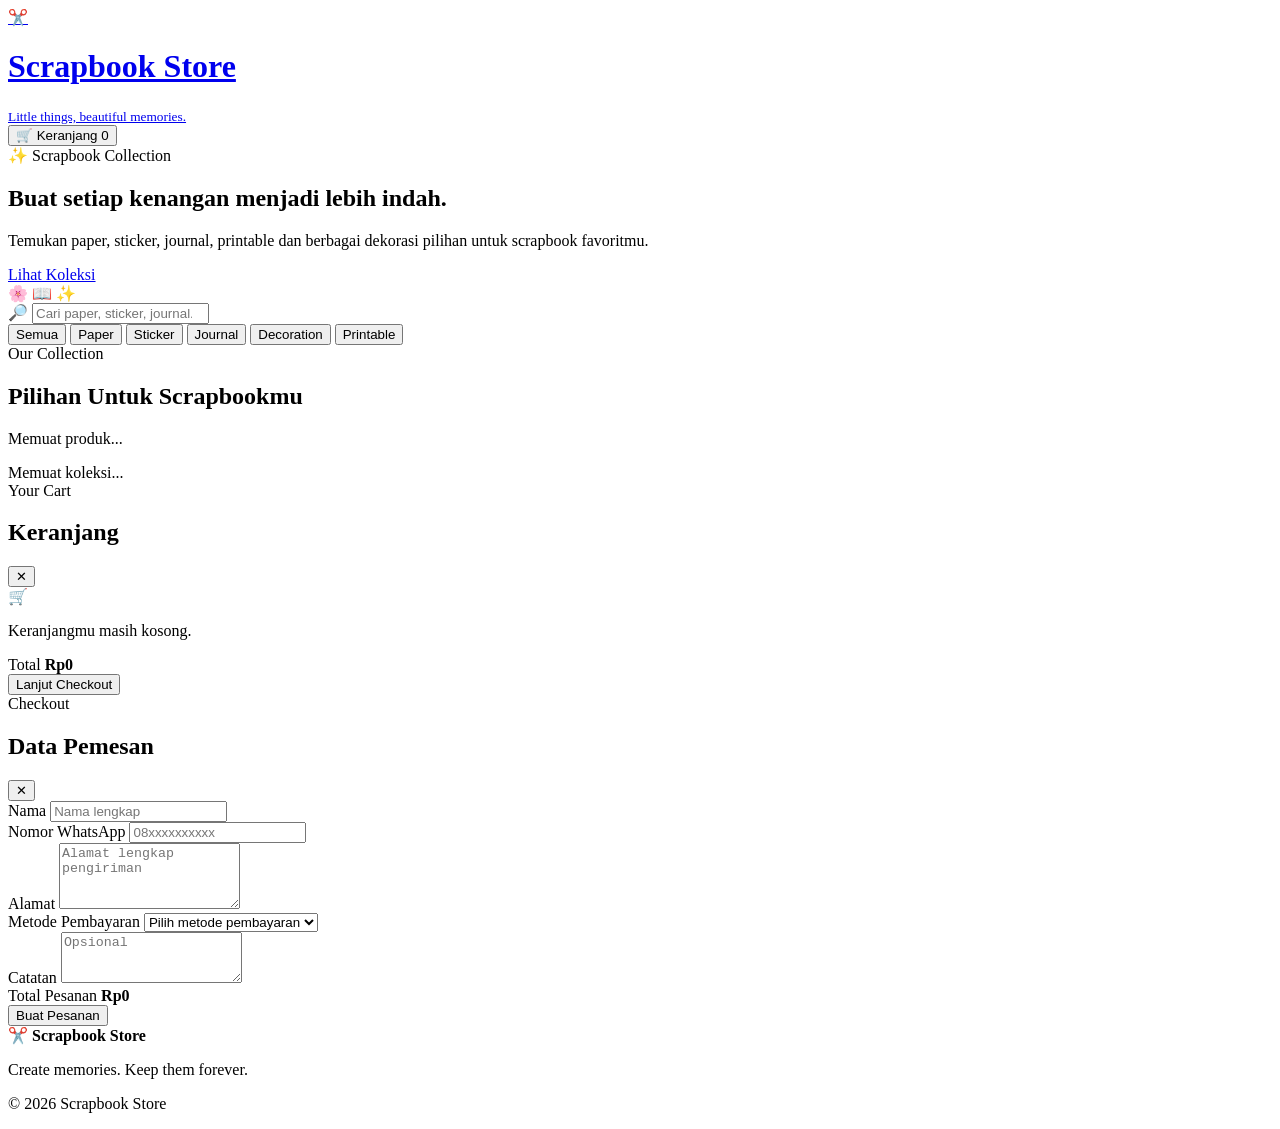
==== index.html @ e2429a52 "Create homepage structure" ====
<!DOCTYPE html>
<html lang="id">
<head>
  <meta charset="UTF-8">

  <meta
    name="viewport"
    content="width=device-width, initial-scale=1.0"
  >

  <meta
    name="description"
    content="Toko online scrapbook, journal, sticker, paper dan dekorasi."
  >

  <title>Scrapbook Store</title>

  <!-- File desain website -->
  <link rel="stylesheet" href="style.css">
</head>

<body>

  <!-- =========================
       HEADER
  ========================== -->
  <header class="site-header">

    <div class="container header-content">

      <a href="#" class="brand">
        <span class="brand-icon">✂️</span>

        <div>
          <h1 id="storeName">Scrapbook Store</h1>
          <small>Little things, beautiful memories.</small>
        </div>
      </a>


      <div class="header-actions">

        <button
          type="button"
          class="cart-button"
          id="openCartButton"
        >
          🛒
          <span>Keranjang</span>

          <span
            class="cart-count"
            id="cartCount"
          >
            0
          </span>
        </button>

      </div>

    </div>

  </header>



  <!-- =========================
       HERO / BANNER
  ========================== -->
  <main>

    <section class="hero">

      <div class="container hero-content">

        <div class="hero-text">

          <span class="hero-label">
            ✨ Scrapbook Collection
          </span>

          <h2>
            Buat setiap kenangan
            menjadi lebih indah.
          </h2>

          <p>
            Temukan paper, sticker, journal,
            printable dan berbagai dekorasi
            pilihan untuk scrapbook favoritmu.
          </p>

          <a
            href="#products"
            class="primary-button"
          >
            Lihat Koleksi
          </a>

        </div>


        <div
          class="hero-decoration"
          aria-hidden="true"
        >
          🌸 📖 ✨
        </div>

      </div>

    </section>



    <!-- =========================
         SEARCH
    ========================== -->
    <section class="shop-tools">

      <div class="container">

        <div class="search-box">

          <span>🔎</span>

          <input
            type="search"
            id="searchInput"
            placeholder="Cari paper, sticker, journal..."
            autocomplete="off"
          >

        </div>


        <!-- CATEGORY -->
        <div
          class="category-list"
          id="categoryList"
        >

          <button
            type="button"
            class="category-button active"
            data-category="all"
          >
            Semua
          </button>

          <button
            type="button"
            class="category-button"
            data-category="Paper"
          >
            Paper
          </button>

          <button
            type="button"
            class="category-button"
            data-category="Sticker"
          >
            Sticker
          </button>

          <button
            type="button"
            class="category-button"
            data-category="Journal"
          >
            Journal
          </button>

          <button
            type="button"
            class="category-button"
            data-category="Decoration"
          >
            Decoration
          </button>

          <button
            type="button"
            class="category-button"
            data-category="Printable"
          >
            Printable
          </button>

        </div>

      </div>

    </section>



    <!-- =========================
         PRODUCTS
    ========================== -->
    <section
      class="products-section"
      id="products"
    >

      <div class="container">

        <div class="section-heading">

          <div>
            <span class="section-label">
              Our Collection
            </span>

            <h2>
              Pilihan Untuk Scrapbookmu
            </h2>
          </div>


          <p id="productCount">
            Memuat produk...
          </p>

        </div>



        <!--
          NANTI PRODUK DARI GOOGLE SHEETS
          AKAN DIMASUKKAN KE SINI
          OLEH app.js
        -->

        <div
          class="product-grid"
          id="productGrid"
        >

          <div class="loading-message">
            Memuat koleksi...
          </div>

        </div>

      </div>

    </section>

  </main>



  <!-- =========================
       CART
  ========================== -->
  <div
    class="cart-overlay"
    id="cartOverlay"
  ></div>


  <aside
    class="cart-drawer"
    id="cartDrawer"
  >

    <div class="cart-header">

      <div>
        <span class="section-label">
          Your Cart
        </span>

        <h2>Keranjang</h2>
      </div>


      <button
        type="button"
        class="close-button"
        id="closeCartButton"
        aria-label="Tutup keranjang"
      >
        ✕
      </button>

    </div>


    <div
      class="cart-items"
      id="cartItems"
    >

      <div class="empty-cart">
        <span>🛒</span>

        <p>
          Keranjangmu masih kosong.
        </p>
      </div>

    </div>


    <div class="cart-footer">

      <div class="cart-total">

        <span>Total</span>

        <strong id="cartTotal">
          Rp0
        </strong>

      </div>


      <button
        type="button"
        class="checkout-button"
        id="checkoutButton"
      >
        Lanjut Checkout
      </button>

    </div>

  </aside>



  <!-- =========================
       CHECKOUT MODAL
  ========================== -->
  <div
    class="modal"
    id="checkoutModal"
  >

    <div class="modal-card">

      <div class="modal-header">

        <div>
          <span class="section-label">
            Checkout
          </span>

          <h2>Data Pemesan</h2>
        </div>


        <button
          type="button"
          class="close-button"
          id="closeCheckoutButton"
        >
          ✕
        </button>

      </div>



      <form id="checkoutForm">

        <div class="form-group">

          <label for="customerName">
            Nama
          </label>

          <input
            type="text"
            id="customerName"
            required
            placeholder="Nama lengkap"
          >

        </div>


        <div class="form-group">

          <label for="customerWhatsapp">
            Nomor WhatsApp
          </label>

          <input
            type="tel"
            id="customerWhatsapp"
            required
            placeholder="08xxxxxxxxxx"
          >

        </div>


        <div class="form-group">

          <label for="customerAddress">
            Alamat
          </label>

          <textarea
            id="customerAddress"
            required
            rows="4"
            placeholder="Alamat lengkap pengiriman"
          ></textarea>

        </div>


        <div class="form-group">

          <label for="paymentMethod">
            Metode Pembayaran
          </label>

          <select
            id="paymentMethod"
            required
          >

            <option value="">
              Pilih metode pembayaran
            </option>

            <option value="Transfer Bank">
              Transfer Bank
            </option>

            <option value="QRIS">
              QRIS
            </option>

          </select>

        </div>


        <div class="form-group">

          <label for="customerNotes">
            Catatan
          </label>

          <textarea
            id="customerNotes"
            rows="3"
            placeholder="Opsional"
          ></textarea>

        </div>


        <div class="checkout-summary">

          <span>Total Pesanan</span>

          <strong id="checkoutTotal">
            Rp0
          </strong>

        </div>


        <button
          type="submit"
          class="submit-order-button"
        >
          Buat Pesanan
        </button>

      </form>

    </div>

  </div>



  <!-- =========================
       FOOTER
  ========================== -->
  <footer>

    <div class="container footer-content">

      <div>
        <strong>
          ✂️ Scrapbook Store
        </strong>

        <p>
          Create memories. Keep them forever.
        </p>
      </div>


      <p>
        © 2026 Scrapbook Store
      </p>

    </div>

  </footer>



  <!-- File fungsi website -->
  <script src="app.js"></script>

</body>
</html>
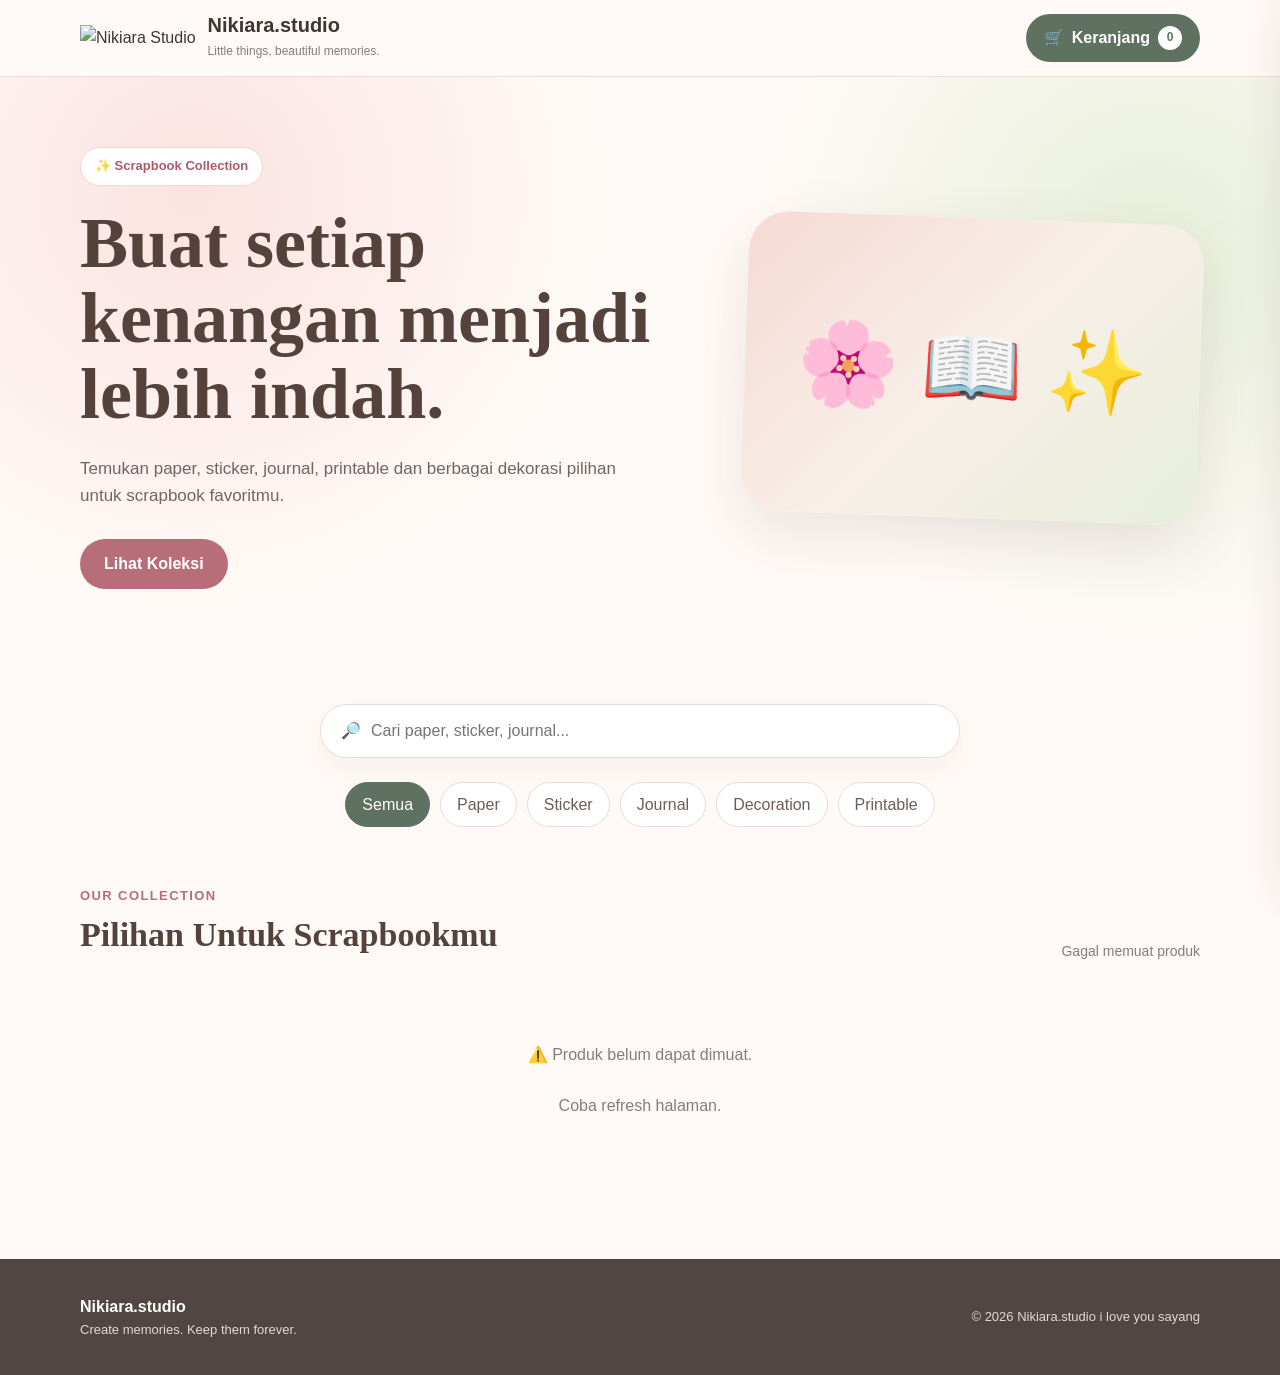
==== commit 21a27619: "logo nikiara" ====
--- a/index.html
+++ b/index.html
@@ -13,7 +13,7 @@
     content="Toko online scrapbook, journal, sticker, paper dan dekorasi."
   >
 
-  <title>Scrapbook Store</title>
+ <title>Nikiara.studio</title>
 
   <!-- File desain website -->
   <link rel="stylesheet" href="style.css">
@@ -28,14 +28,23 @@
 
     <div class="container header-content">
 
-      <a href="#" class="brand">
-        <span class="brand-icon">✂️</span>
-
-        <div>
-          <h1 id="storeName">Scrapbook Store</h1>
-          <small>Little things, beautiful memories.</small>
-        </div>
-      </a>
+<a href="#" class="brand">
+
+  <img
+    src="logo-nikiara.jpeg"
+    alt="Nikiara Studio"
+    class="brand-logo"
+  >
+
+  <div>
+    <h1 id="storeName">Nikiara.studio</h1>
+
+    <small>
+      Little things, beautiful memories.
+    </small>
+  </div>
+
+</a>
 
 
       <div class="header-actions">
@@ -492,9 +501,9 @@
     <div class="container footer-content">
 
       <div>
-        <strong>
-          ✂️ Scrapbook Store
-        </strong>
+    <strong>
+  Nikiara.studio
+</strong>
 
         <p>
           Create memories. Keep them forever.
@@ -503,7 +512,7 @@
 
 
       <p>
-        © 2026 Scrapbook Store
+     © 2026 Nikiara.studio i love you sayang
       </p>
 
     </div>
--- a/style.css
+++ b/style.css
@@ -0,0 +1,781 @@
+/* =========================
+   RESET
+========================= */
+
+* {
+  box-sizing: border-box;
+  margin: 0;
+  padding: 0;
+}
+
+html {
+  scroll-behavior: smooth;
+}
+
+body {
+  font-family: Arial, Helvetica, sans-serif;
+  background: #fffaf7;
+  color: #3f3532;
+  line-height: 1.6;
+}
+
+button,
+input,
+textarea,
+select {
+  font: inherit;
+}
+
+button {
+  cursor: pointer;
+}
+
+a {
+  color: inherit;
+  text-decoration: none;
+}
+
+img {
+  max-width: 100%;
+  display: block;
+}
+
+
+/* =========================
+   GLOBAL
+========================= */
+
+.container {
+  width: min(1120px, calc(100% - 32px));
+  margin: 0 auto;
+}
+
+.section-label {
+  display: inline-block;
+  color: #b76e79;
+  font-size: 13px;
+  font-weight: 700;
+  text-transform: uppercase;
+  letter-spacing: 1.4px;
+}
+
+
+/* =========================
+   HEADER
+========================= */
+
+.site-header {
+  position: sticky;
+  top: 0;
+  z-index: 50;
+  background: rgba(255, 250, 247, 0.96);
+  border-bottom: 1px solid #f0ded8;
+  backdrop-filter: blur(10px);
+}
+
+.header-content {
+  min-height: 76px;
+  display: flex;
+  align-items: center;
+  justify-content: space-between;
+  gap: 20px;
+}
+
+.brand {
+  display: flex;
+  align-items: center;
+  gap: 12px;
+}
+
+.brand-icon {
+  display: grid;
+  place-items: center;
+  width: 46px;
+  height: 46px;
+  border-radius: 15px;
+  background: #f7dede;
+  font-size: 22px;
+}
+
+.brand h1 {
+  font-size: 20px;
+  line-height: 1.2;
+}
+
+.brand small {
+  color: #8b7b76;
+  font-size: 12px;
+}
+
+.header-actions {
+  display: flex;
+  align-items: center;
+}
+
+.cart-button {
+  border: 0;
+  background: #5f7161;
+  color: white;
+  border-radius: 999px;
+  padding: 11px 18px;
+  display: flex;
+  align-items: center;
+  gap: 8px;
+  font-weight: 700;
+}
+
+.cart-count {
+  background: white;
+  color: #5f7161;
+  min-width: 24px;
+  height: 24px;
+  display: grid;
+  place-items: center;
+  border-radius: 999px;
+  font-size: 12px;
+}
+
+
+/* =========================
+   HERO
+========================= */
+
+.hero {
+  padding: 70px 0;
+  background:
+    radial-gradient(circle at 15% 20%, #fbe3e1 0, transparent 35%),
+    radial-gradient(circle at 90% 30%, #e7efd9 0, transparent 32%),
+    #fffaf7;
+}
+
+.hero-content {
+  min-height: 430px;
+  display: grid;
+  grid-template-columns: 1.15fr 0.85fr;
+  align-items: center;
+  gap: 50px;
+}
+
+.hero-label {
+  display: inline-block;
+  padding: 8px 14px;
+  background: #fff;
+  border: 1px solid #edd8d2;
+  border-radius: 999px;
+  color: #a85d69;
+  font-size: 13px;
+  font-weight: 700;
+  margin-bottom: 20px;
+}
+
+.hero h2 {
+  max-width: 650px;
+  font-family: Georgia, "Times New Roman", serif;
+  font-size: clamp(42px, 6vw, 72px);
+  line-height: 1.05;
+  color: #55423d;
+  margin-bottom: 22px;
+}
+
+.hero p {
+  max-width: 580px;
+  color: #74645f;
+  font-size: 17px;
+  margin-bottom: 30px;
+}
+
+.primary-button {
+  display: inline-flex;
+  align-items: center;
+  justify-content: center;
+  min-height: 48px;
+  padding: 12px 24px;
+  border-radius: 999px;
+  background: #b76e79;
+  color: white;
+  font-weight: 700;
+  transition: 0.2s ease;
+}
+
+.primary-button:hover {
+  transform: translateY(-2px);
+}
+
+.hero-decoration {
+  min-height: 300px;
+  display: grid;
+  place-items: center;
+  border-radius: 40px;
+  background:
+    linear-gradient(135deg, #f6d9d4, #f8efe8, #e6eedb);
+  box-shadow: 0 22px 60px rgba(90, 64, 57, 0.12);
+  font-size: clamp(46px, 7vw, 82px);
+  transform: rotate(2deg);
+}
+
+
+/* =========================
+   SEARCH + CATEGORY
+========================= */
+
+.shop-tools {
+  padding: 45px 0 20px;
+}
+
+.search-box {
+  max-width: 640px;
+  margin: 0 auto 24px;
+  background: white;
+  border: 1px solid #eadcd7;
+  box-shadow: 0 10px 30px rgba(97, 70, 60, 0.06);
+  border-radius: 999px;
+  padding: 0 20px;
+  display: flex;
+  align-items: center;
+  gap: 10px;
+}
+
+.search-box input {
+  width: 100%;
+  min-height: 52px;
+  border: 0;
+  outline: 0;
+  background: transparent;
+  color: #4a403d;
+}
+
+.category-list {
+  display: flex;
+  flex-wrap: wrap;
+  justify-content: center;
+  gap: 10px;
+}
+
+.category-button {
+  border: 1px solid #eadcd7;
+  background: white;
+  color: #6d5d58;
+  border-radius: 999px;
+  padding: 9px 16px;
+  transition: 0.2s ease;
+}
+
+.category-button:hover,
+.category-button.active {
+  background: #5f7161;
+  color: white;
+  border-color: #5f7161;
+}
+
+
+/* =========================
+   PRODUCTS
+========================= */
+
+.products-section {
+  padding: 35px 0 90px;
+}
+
+.section-heading {
+  display: flex;
+  justify-content: space-between;
+  align-items: end;
+  gap: 20px;
+  margin-bottom: 30px;
+}
+
+.section-heading h2 {
+  font-family: Georgia, "Times New Roman", serif;
+  color: #55423d;
+  font-size: 34px;
+}
+
+#productCount {
+  color: #8b7b76;
+  font-size: 14px;
+}
+
+.product-grid {
+  display: grid;
+  grid-template-columns: repeat(4, minmax(0, 1fr));
+  gap: 24px;
+}
+
+.product-card {
+  overflow: hidden;
+  background: white;
+  border: 1px solid #eee2de;
+  border-radius: 24px;
+  box-shadow: 0 10px 30px rgba(88, 63, 56, 0.07);
+  transition: 0.2s ease;
+}
+
+.product-card:hover {
+  transform: translateY(-5px);
+  box-shadow: 0 18px 40px rgba(88, 63, 56, 0.12);
+}
+
+.product-image {
+  width: 100%;
+  aspect-ratio: 1 / 1;
+  object-fit: cover;
+  background: #f6eee9;
+}
+
+.product-image-placeholder {
+  aspect-ratio: 1 / 1;
+  display: grid;
+  place-items: center;
+  background: linear-gradient(135deg, #f5dfdc, #eef2e7);
+  font-size: 46px;
+}
+
+.product-info {
+  padding: 18px;
+}
+
+.product-category {
+  color: #a77f76;
+  font-size: 12px;
+  text-transform: uppercase;
+  font-weight: 700;
+  letter-spacing: 1px;
+}
+
+.product-name {
+  margin: 6px 0;
+  color: #4c403c;
+  font-size: 17px;
+}
+
+.product-description {
+  color: #8b7b76;
+  font-size: 13px;
+  min-height: 42px;
+  margin-bottom: 12px;
+}
+
+.product-footer {
+  display: flex;
+  align-items: end;
+  justify-content: space-between;
+  gap: 12px;
+}
+
+.product-price {
+  display: block;
+  color: #b05e6b;
+  font-size: 18px;
+}
+
+.product-stock {
+  color: #847570;
+  font-size: 12px;
+}
+
+.add-cart-button {
+  border: 0;
+  border-radius: 14px;
+  background: #5f7161;
+  color: white;
+  padding: 10px 13px;
+  font-weight: 700;
+}
+
+.add-cart-button:disabled {
+  opacity: 0.45;
+  cursor: not-allowed;
+}
+
+.loading-message {
+  grid-column: 1 / -1;
+  text-align: center;
+  padding: 50px 20px;
+  color: #8b7b76;
+}
+
+
+/* =========================
+   CART
+========================= */
+
+.cart-overlay {
+  position: fixed;
+  inset: 0;
+  z-index: 90;
+  background: rgba(43, 34, 31, 0.45);
+  opacity: 0;
+  visibility: hidden;
+  transition: 0.25s ease;
+}
+
+.cart-overlay.active {
+  opacity: 1;
+  visibility: visible;
+}
+
+.cart-drawer {
+  position: fixed;
+  top: 0;
+  right: -450px;
+  z-index: 100;
+  width: min(420px, 100%);
+  height: 100vh;
+  background: #fffaf7;
+  display: flex;
+  flex-direction: column;
+  box-shadow: -20px 0 50px rgba(45, 34, 30, 0.14);
+  transition: right 0.3s ease;
+}
+
+.cart-drawer.active {
+  right: 0;
+}
+
+.cart-header {
+  display: flex;
+  align-items: center;
+  justify-content: space-between;
+  padding: 22px;
+  border-bottom: 1px solid #eadcd7;
+}
+
+.cart-header h2 {
+  font-family: Georgia, "Times New Roman", serif;
+}
+
+.close-button {
+  width: 38px;
+  height: 38px;
+  border: 0;
+  background: #f3e7e3;
+  color: #665651;
+  border-radius: 50%;
+}
+
+.cart-items {
+  flex: 1;
+  overflow-y: auto;
+  padding: 20px;
+}
+
+.empty-cart {
+  min-height: 260px;
+  display: grid;
+  place-items: center;
+  align-content: center;
+  gap: 10px;
+  color: #8b7b76;
+  text-align: center;
+}
+
+.empty-cart span {
+  font-size: 42px;
+}
+
+.cart-item {
+  display: grid;
+  grid-template-columns: 70px 1fr;
+  gap: 12px;
+  padding: 14px 0;
+  border-bottom: 1px solid #eee2de;
+}
+
+.cart-item-image {
+  width: 70px;
+  height: 70px;
+  border-radius: 14px;
+  object-fit: cover;
+  background: #f1e8e4;
+}
+
+.cart-item-name {
+  font-weight: 700;
+  margin-bottom: 4px;
+}
+
+.cart-item-price {
+  color: #b05e6b;
+  font-size: 14px;
+}
+
+.cart-footer {
+  padding: 22px;
+  border-top: 1px solid #eadcd7;
+  background: white;
+}
+
+.cart-total {
+  display: flex;
+  justify-content: space-between;
+  margin-bottom: 16px;
+  font-size: 18px;
+}
+
+.checkout-button {
+  width: 100%;
+  min-height: 50px;
+  border: 0;
+  border-radius: 15px;
+  background: #b76e79;
+  color: white;
+  font-weight: 700;
+}
+
+
+/* =========================
+   CHECKOUT MODAL
+========================= */
+
+.modal {
+  position: fixed;
+  inset: 0;
+  z-index: 120;
+  padding: 20px;
+  display: grid;
+  place-items: center;
+  background: rgba(43, 34, 31, 0.55);
+  opacity: 0;
+  visibility: hidden;
+  transition: 0.25s ease;
+}
+
+.modal.active {
+  opacity: 1;
+  visibility: visible;
+}
+
+.modal-card {
+  width: min(560px, 100%);
+  max-height: calc(100vh - 40px);
+  overflow-y: auto;
+  background: #fffaf7;
+  border-radius: 24px;
+  padding: 24px;
+}
+
+.modal-header {
+  display: flex;
+  justify-content: space-between;
+  align-items: center;
+  margin-bottom: 24px;
+}
+
+.modal-header h2 {
+  font-family: Georgia, "Times New Roman", serif;
+}
+
+.form-group {
+  margin-bottom: 17px;
+}
+
+.form-group label {
+  display: block;
+  margin-bottom: 7px;
+  font-size: 14px;
+  font-weight: 700;
+}
+
+.form-group input,
+.form-group textarea,
+.form-group select {
+  width: 100%;
+  border: 1px solid #dfcfca;
+  border-radius: 14px;
+  padding: 12px 14px;
+  background: white;
+  outline: none;
+}
+
+.form-group input:focus,
+.form-group textarea:focus,
+.form-group select:focus {
+  border-color: #b76e79;
+}
+
+.checkout-summary {
+  display: flex;
+  justify-content: space-between;
+  padding: 18px 0;
+  margin-top: 5px;
+  border-top: 1px solid #eadcd7;
+  font-size: 18px;
+}
+
+.submit-order-button {
+  width: 100%;
+  min-height: 52px;
+  border: 0;
+  border-radius: 15px;
+  background: #5f7161;
+  color: white;
+  font-weight: 700;
+}
+
+
+/* =========================
+   FOOTER
+========================= */
+
+footer {
+  padding: 35px 0;
+  background: #514641;
+  color: white;
+}
+
+.footer-content {
+  display: flex;
+  justify-content: space-between;
+  align-items: center;
+  gap: 20px;
+}
+
+.footer-content p {
+  color: #e4d8d3;
+  font-size: 13px;
+}
+
+
+/* =========================
+   TABLET
+========================= */
+
+@media (max-width: 900px) {
+
+  .hero-content {
+    grid-template-columns: 1fr;
+  }
+
+  .hero-decoration {
+    min-height: 220px;
+  }
+
+  .product-grid {
+    grid-template-columns: repeat(2, minmax(0, 1fr));
+  }
+
+}
+
+
+/* =========================
+   MOBILE
+========================= */
+
+@media (max-width: 600px) {
+
+  .container {
+    width: min(100% - 24px, 1120px);
+  }
+
+  .site-header {
+    position: sticky;
+  }
+
+  .header-content {
+    min-height: 68px;
+  }
+
+  .brand-icon {
+    width: 40px;
+    height: 40px;
+  }
+
+  .brand h1 {
+    font-size: 16px;
+  }
+
+  .brand small {
+    display: none;
+  }
+
+  .cart-button {
+    padding: 9px 12px;
+  }
+
+  .cart-button > span:nth-child(2) {
+    display: none;
+  }
+
+  .hero {
+    padding: 45px 0;
+  }
+
+  .hero-content {
+    min-height: auto;
+    gap: 30px;
+  }
+
+  .hero h2 {
+    font-size: 42px;
+  }
+
+  .hero p {
+    font-size: 15px;
+  }
+
+  .hero-decoration {
+    min-height: 170px;
+    border-radius: 25px;
+    font-size: 48px;
+  }
+
+  .shop-tools {
+    padding-top: 30px;
+  }
+
+  .category-list {
+    justify-content: flex-start;
+    flex-wrap: nowrap;
+    overflow-x: auto;
+    padding-bottom: 5px;
+  }
+
+  .category-button {
+    flex: 0 0 auto;
+  }
+
+  .section-heading {
+    align-items: flex-start;
+    flex-direction: column;
+  }
+
+  .section-heading h2 {
+    font-size: 28px;
+  }
+
+  .product-grid {
+    grid-template-columns: repeat(2, minmax(0, 1fr));
+    gap: 12px;
+  }
+
+  .product-info {
+    padding: 13px;
+  }
+
+  .product-name {
+    font-size: 15px;
+  }
+
+  .product-description {
+    display: none;
+  }
+
+  .product-price {
+    font-size: 15px;
+  }
+
+  .product-footer {
+    align-items: stretch;
+    flex-direction: column;
+  }
+
+  .add-cart-button {
+    width: 100%;
+  }
+
+  .footer-content {
+    flex-direction: column;
+    align-items: flex-start;
+  }
+
+}
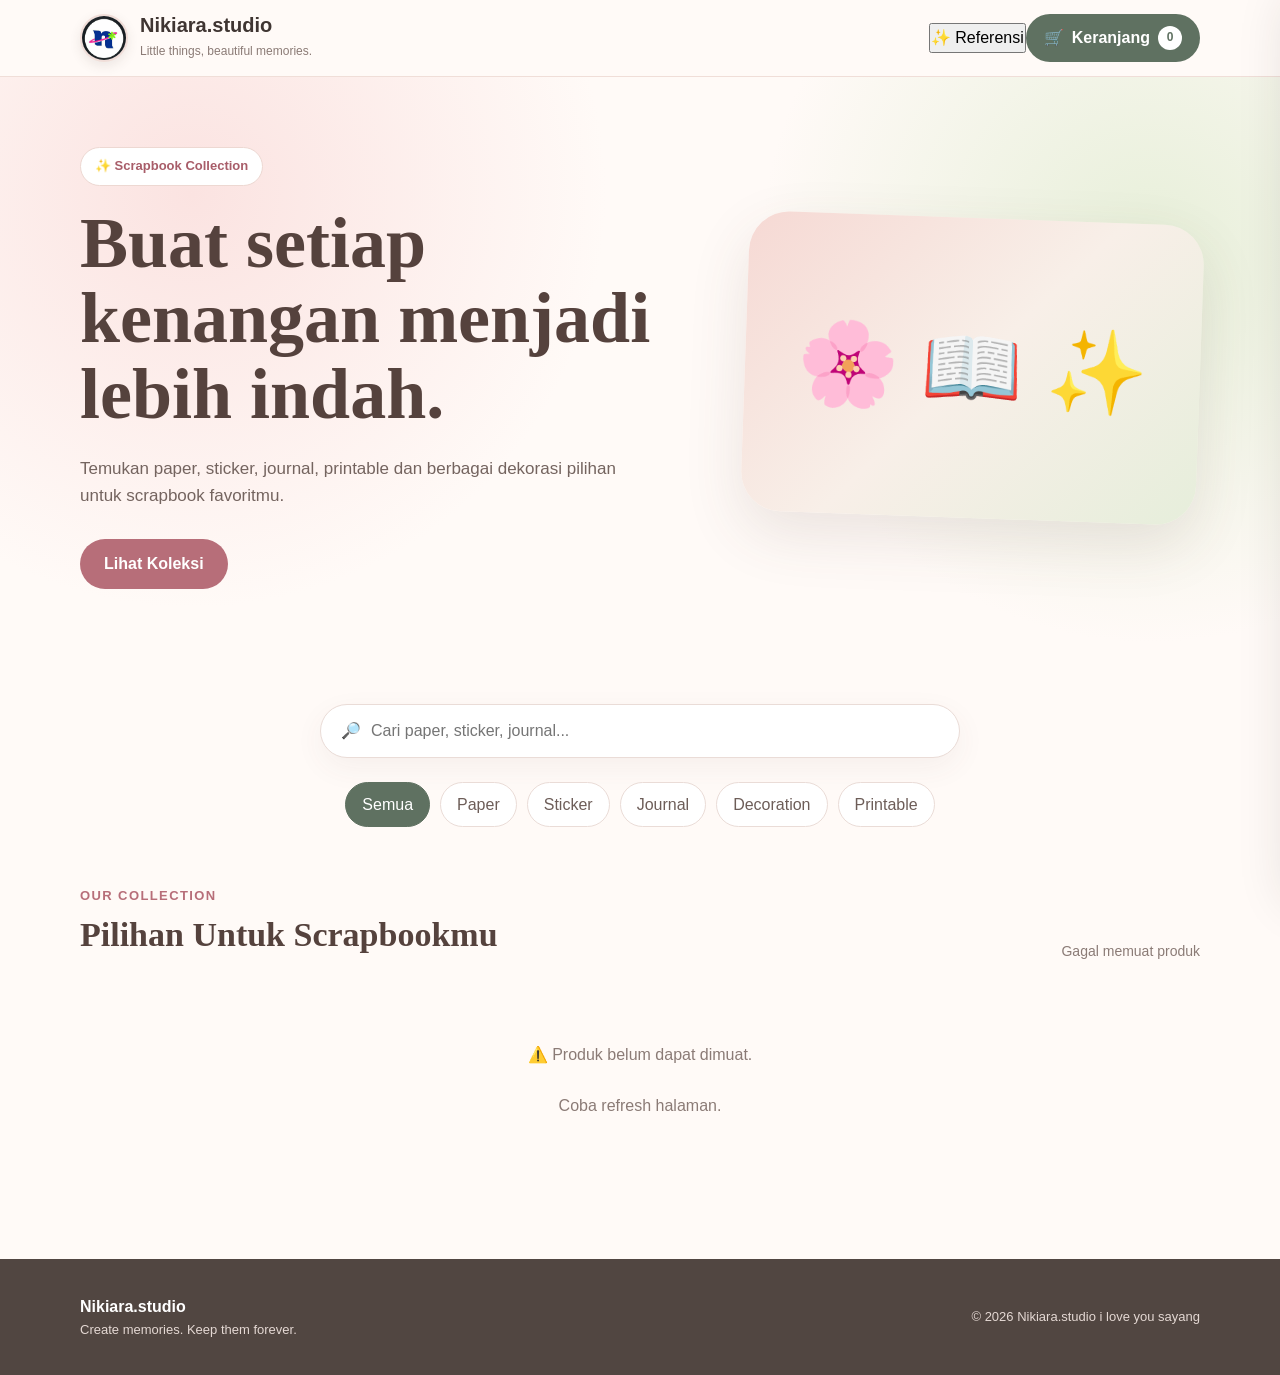
==== commit 5bd90c9e: "Update index.html" ====
--- a/index.html
+++ b/index.html
@@ -48,7 +48,13 @@
 
 
       <div class="header-actions">
-
+<button
+  type="button"
+  class="reference-button"
+  id="openReferenceButton"
+>
+  ✨ Referensi
+</button>
         <button
           type="button"
           class="cart-button"
@@ -340,7 +346,124 @@
   </aside>
 
 
-
+<!-- =========================
+     REFERENCE CAROUSEL
+========================= -->
+
+<div
+  class="modal"
+  id="referenceModal"
+>
+
+  <div
+    class="modal-card reference-carousel-card"
+  >
+
+    <div class="modal-header">
+
+      <div>
+
+        <span class="section-label">
+          Inspiration
+        </span>
+
+        <h2>
+          Referensi Scrapbook
+        </h2>
+
+      </div>
+
+
+      <button
+        type="button"
+        class="close-button"
+        id="closeReferenceButton"
+        aria-label="Tutup referensi"
+      >
+        ✕
+      </button>
+
+    </div>
+
+
+    <p class="reference-description">
+      Temukan inspirasi untuk scrapbook
+      dan journal versimu sendiri ✨
+    </p>
+
+
+    <div
+      class="reference-loading"
+      id="referenceLoading"
+    >
+      Memuat referensi...
+    </div>
+
+
+    <div
+      class="reference-carousel"
+      id="referenceCarousel"
+    >
+
+      <button
+        type="button"
+        class="carousel-arrow carousel-prev"
+        id="referencePrev"
+        aria-label="Referensi sebelumnya"
+      >
+        ‹
+      </button>
+
+
+      <div
+        class="reference-image-wrapper"
+      >
+
+        <img
+          id="referenceImage"
+          class="reference-image"
+          src=""
+          alt="Referensi scrapbook"
+        >
+
+      </div>
+
+
+      <button
+        type="button"
+        class="carousel-arrow carousel-next"
+        id="referenceNext"
+        aria-label="Referensi berikutnya"
+      >
+        ›
+      </button>
+
+    </div>
+
+
+    <h3
+      class="reference-title"
+      id="referenceTitle"
+    >
+    </h3>
+
+
+    <div
+      class="reference-dots"
+      id="referenceDots"
+    >
+    </div>
+
+
+    <div
+      class="reference-counter"
+      id="referenceCounter"
+    >
+    </div>
+
+  </div>
+
+</div>
   <!-- =========================
        CHECKOUT MODAL
   ========================== -->
--- a/style.css
+++ b/style.css
@@ -87,14 +87,22 @@
   gap: 12px;
 }
 
-.brand-icon {
-  display: grid;
-  place-items: center;
-  width: 46px;
-  height: 46px;
-  border-radius: 15px;
-  background: #f7dede;
-  font-size: 22px;
+.brand-logo {
+  width: 48px;
+  height: 48px;
+
+  object-fit: cover;
+  object-position: center;
+
+  border-radius: 50%;
+
+  background: white;
+
+  border: 2px solid #f1ded9;
+
+  box-shadow:
+    0 4px 12px
+    rgba(80, 55, 48, 0.10);
 }
 
 .brand h1 {
@@ -675,9 +683,9 @@
     min-height: 68px;
   }
 
-  .brand-icon {
-    width: 40px;
-    height: 40px;
+  .brand-logo {
+    width: 42px;
+    height: 42px;
   }
 
   .brand h1 {
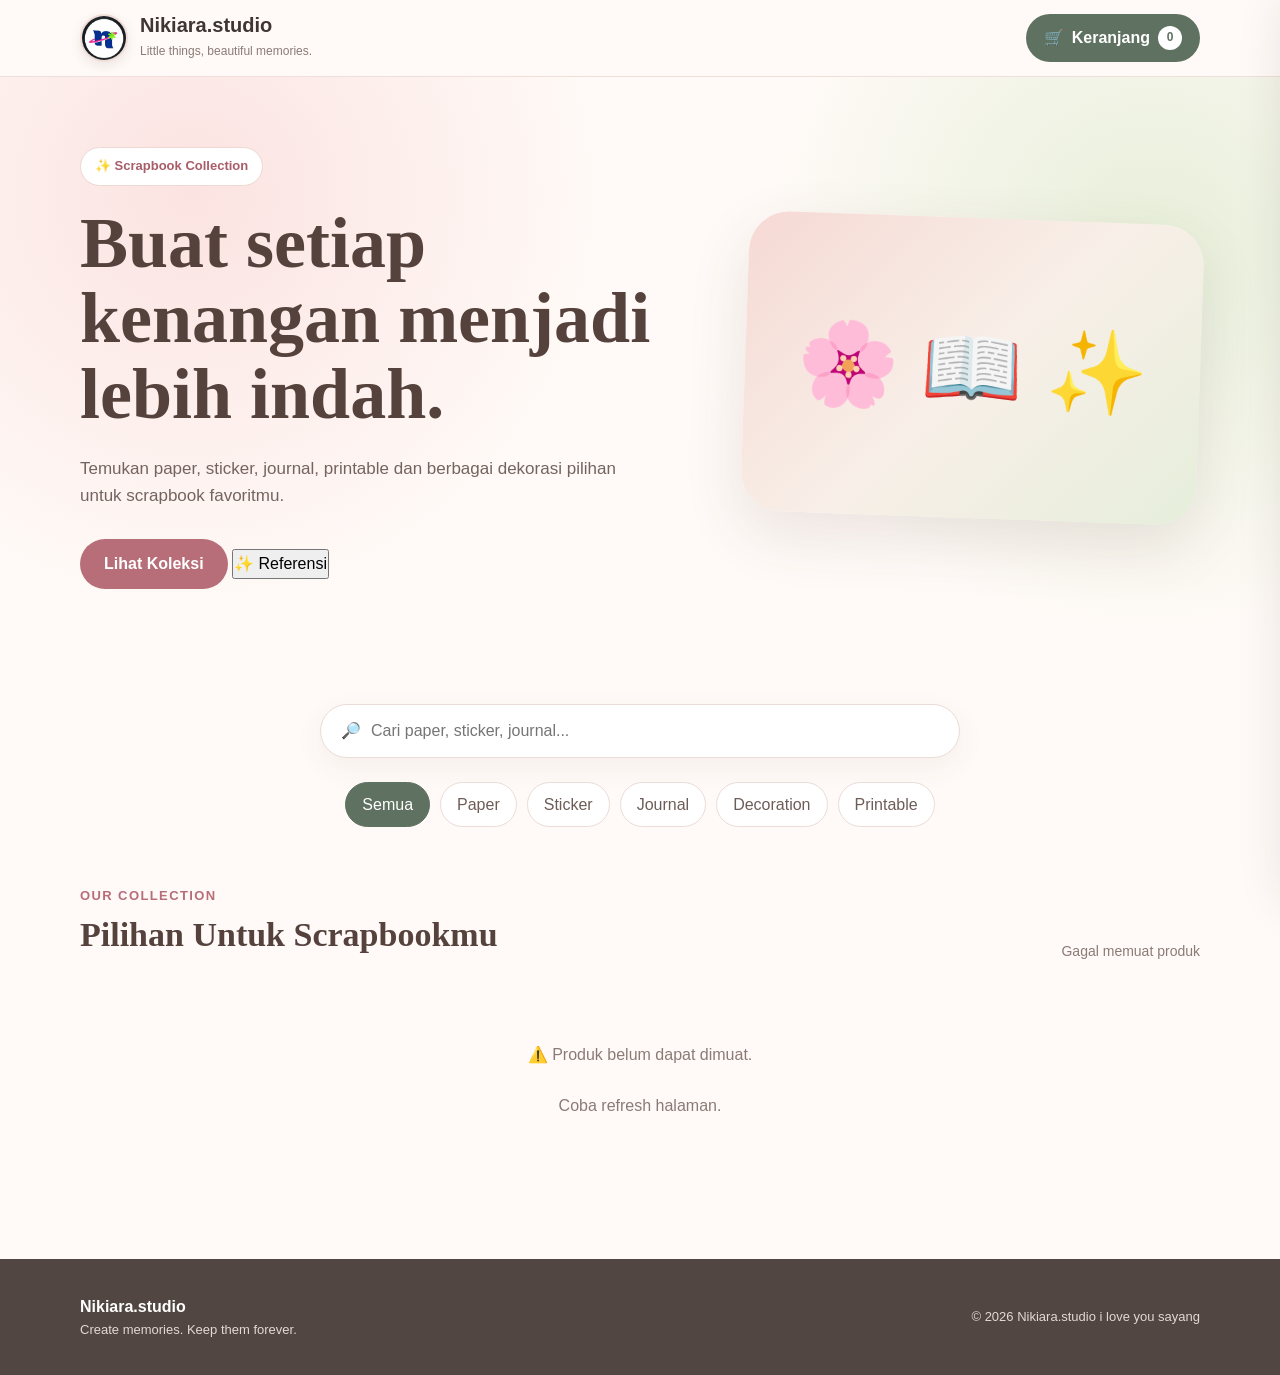
==== commit 543df8ff: "Update index.html" ====
--- a/index.html
+++ b/index.html
@@ -48,13 +48,7 @@
 
 
       <div class="header-actions">
-<button
-  type="button"
-  class="reference-button"
-  id="openReferenceButton"
->
-  ✨ Referensi
-</button>
+
         <button
           type="button"
           class="cart-button"
@@ -105,12 +99,25 @@
             pilihan untuk scrapbook favoritmu.
           </p>
 
-          <a
-            href="#products"
-            class="primary-button"
-          >
-            Lihat Koleksi
-          </a>
+         <div class="hero-actions">
+
+  <a
+    href="#products"
+    class="primary-button"
+  >
+    Lihat Koleksi
+  </a>
+
+
+  <button
+    type="button"
+    class="hero-reference-button"
+    id="openReferenceButton"
+  >
+    ✨ Referensi
+  </button>
+
+</div>
 
         </div>
 
--- a/style.css
+++ b/style.css
@@ -787,3 +787,258 @@
   }
 
 }
+
+/* =========================
+   REFERENCE CAROUSEL
+========================= */
+
+.reference-button {
+  border: 1px solid #eadcd7;
+  background: white;
+  color: #6d5d58;
+
+  border-radius: 999px;
+
+  padding: 11px 18px;
+
+  font-weight: 700;
+
+  transition: 0.2s ease;
+}
+
+.reference-button:hover {
+  background: #f7e8e4;
+  color: #a85d69;
+}
+
+
+/* Modal referensi lebih lebar */
+.reference-carousel-card {
+  width: min(760px, 100%);
+}
+
+
+/* Deskripsi */
+.reference-description {
+  color: #81706a;
+
+  margin-top: -10px;
+  margin-bottom: 18px;
+}
+
+
+/* Loading */
+.reference-loading {
+  padding: 50px 20px;
+
+  text-align: center;
+
+  color: #8b7b76;
+}
+
+
+/* Area carousel */
+.reference-carousel {
+  position: relative;
+
+  display: none;
+
+  align-items: center;
+  justify-content: center;
+
+  gap: 12px;
+}
+
+
+/* Area gambar */
+.reference-image-wrapper {
+  width: 100%;
+
+  height: min(68vh, 650px);
+
+  display: flex;
+  align-items: center;
+  justify-content: center;
+
+  overflow: hidden;
+
+  background: #f4ece8;
+
+  border-radius: 20px;
+}
+
+
+/* Gambar referensi */
+.reference-image {
+  width: 100%;
+  height: 100%;
+
+  object-fit: contain;
+
+  border-radius: 20px;
+
+  user-select: none;
+}
+
+
+/* Judul foto */
+.reference-title {
+  margin-top: 15px;
+
+  text-align: center;
+
+  color: #55423d;
+
+  font-family:
+    Georgia,
+    "Times New Roman",
+    serif;
+
+  font-size: 18px;
+}
+
+
+/* Tombol kiri kanan */
+.carousel-arrow {
+  flex: 0 0 auto;
+
+  width: 44px;
+  height: 44px;
+
+  border: 0;
+
+  border-radius: 50%;
+
+  background: #5f7161;
+  color: white;
+
+  font-size: 30px;
+
+  display: grid;
+  place-items: center;
+
+  transition: 0.2s ease;
+
+  box-shadow:
+    0 5px 15px
+    rgba(50, 40, 35, 0.15);
+}
+
+.carousel-arrow:hover {
+  transform: scale(1.06);
+}
+
+
+/* Dot navigation */
+.reference-dots {
+  display: flex;
+
+  justify-content: center;
+  align-items: center;
+
+  gap: 8px;
+
+  margin-top: 14px;
+}
+
+
+.reference-dot {
+  width: 9px;
+  height: 9px;
+
+  padding: 0;
+
+  border: 0;
+
+  border-radius: 50%;
+
+  background: #d9cbc5;
+
+  transition: 0.2s ease;
+}
+
+
+.reference-dot.active {
+  width: 24px;
+
+  border-radius: 999px;
+
+  background: #b76e79;
+}
+
+
+/* Counter 1 / 4 */
+.reference-counter {
+  margin-top: 8px;
+
+  text-align: center;
+
+  color: #8b7b76;
+
+  font-size: 13px;
+}
+
+
+/* =========================
+   MOBILE
+========================= */
+
+@media (max-width: 600px) {
+
+  .reference-button {
+    padding: 9px 11px;
+
+    font-size: 13px;
+  }
+
+
+  .reference-carousel-card {
+    padding: 16px;
+  }
+
+
+  .reference-description {
+    font-size: 14px;
+  }
+
+
+  .reference-image-wrapper {
+    height: 62vh;
+
+    border-radius: 16px;
+  }
+
+
+  .reference-image {
+    border-radius: 16px;
+  }
+
+
+  .carousel-arrow {
+    position: absolute;
+
+    z-index: 2;
+
+    width: 38px;
+    height: 38px;
+
+    background:
+      rgba(95, 113, 97, 0.90);
+  }
+
+
+  .carousel-prev {
+    left: 8px;
+  }
+
+
+  .carousel-next {
+    right: 8px;
+  }
+
+
+  .reference-title {
+    font-size: 16px;
+  }
+
+}
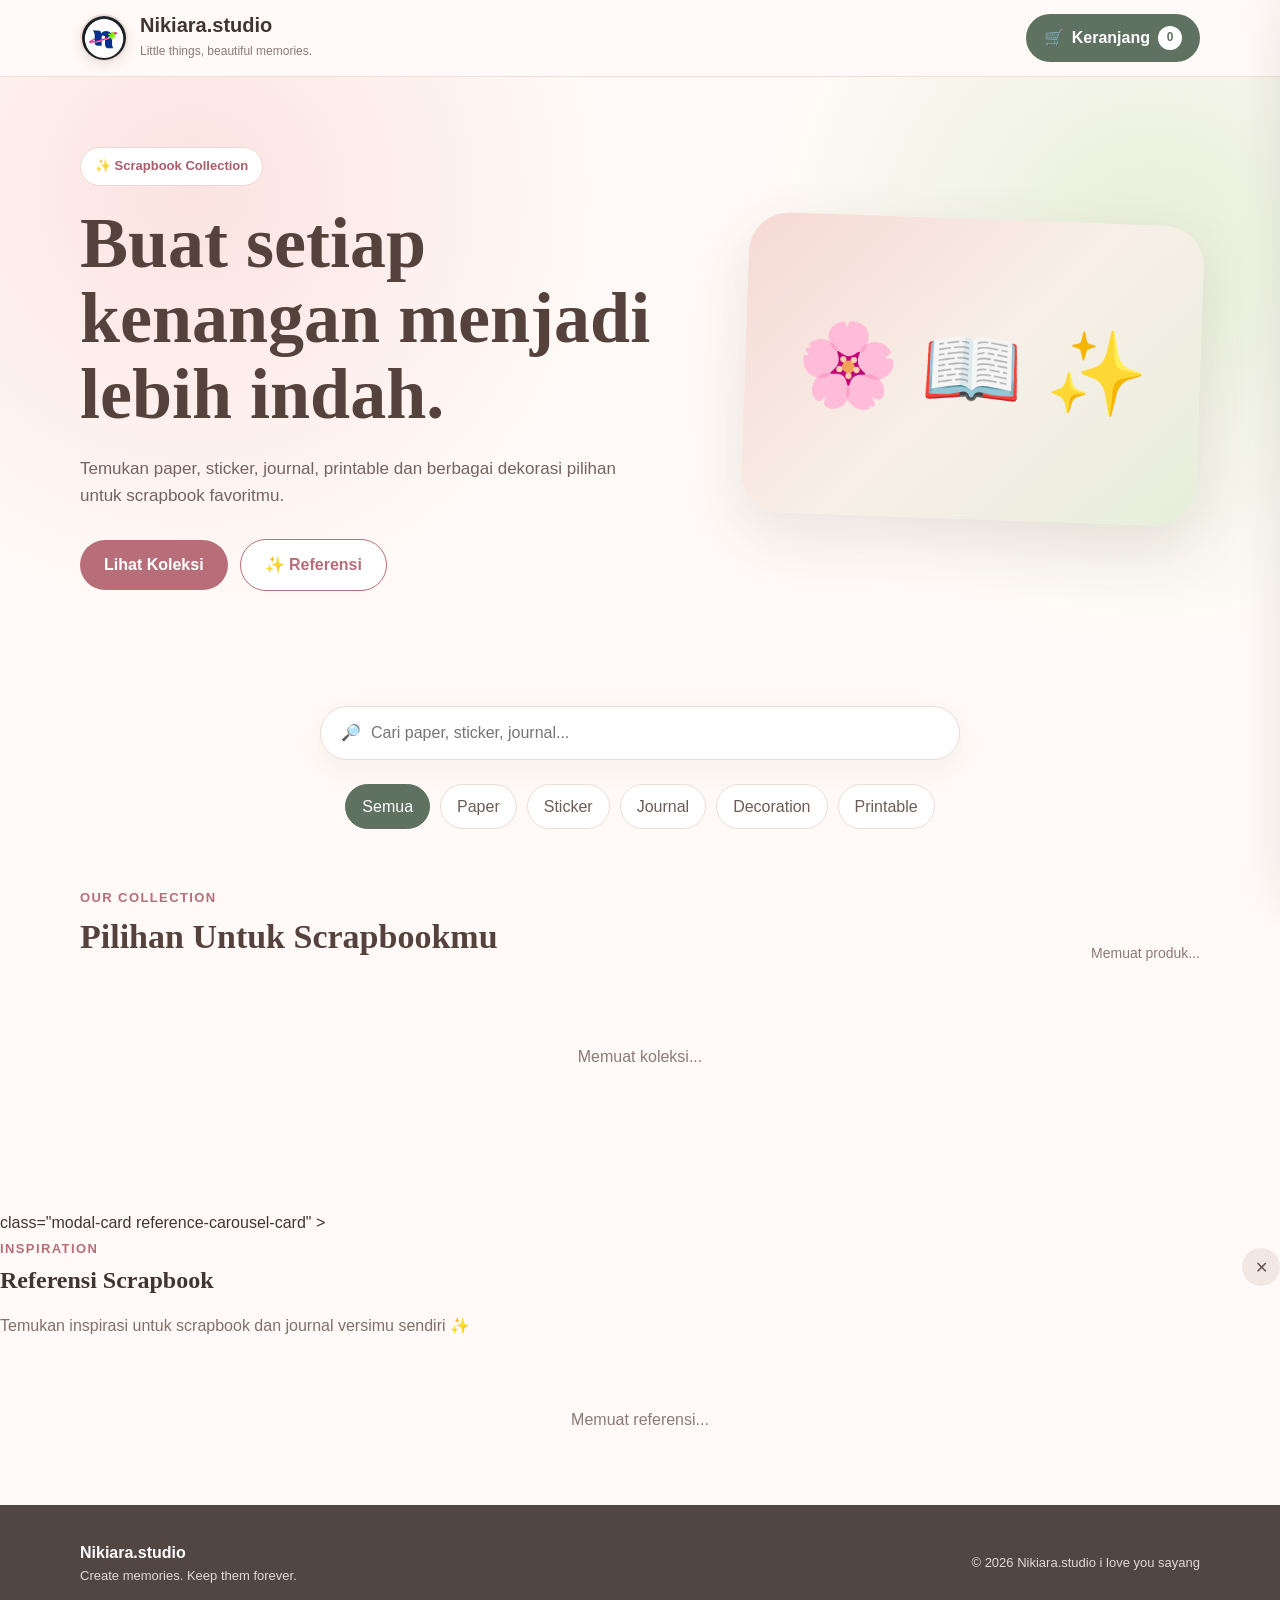
==== commit 3031d8d7: "Update index.html" ====
--- a/index.html
+++ b/index.html
@@ -357,12 +357,60 @@
      REFERENCE CAROUSEL
 ========================= -->
 
-<div
-  class="modal"
-  id="referenceModal"
->
-
-  <div
+<!-- ===== REFERENCES INSTAGRAM FEED SECTION ===== -->
+<section id="references-section" class="references-insta-feed" style="display: none;">
+  <div class="references-header">
+    <h2>✨ Inspirasi Scrapbook</h2>
+    <p>Koleksi referensi desain yang kami sukai</p>
+  </div>
+
+  <!-- Instagram Grid -->
+  <div id="references-grid" class="references-grid">
+    <!-- Item akan di-render oleh JavaScript -->
+  </div>
+
+  <!-- Loading State -->
+  <div id="references-loading" class="references-loading" style="display: none;">
+    <p>Memuat inspirasi...</p>
+  </div>
+
+  <!-- Empty State -->
+  <div id="references-empty" class="references-empty" style="display: none;">
+    <p>Belum ada referensi yang tersedia.</p>
+  </div>
+</section>
+
+<!-- ===== REFERENCES MODAL — Full Screen Carousel ===== -->
+<div id="references-modal" class="references-modal" style="display: none;">
+  <div class="references-modal-overlay"></div>
+
+  <div class="references-modal-content">
+    <!-- Close Button -->
+    <button class="references-modal-close" onclick="closeReferencesModal()">&times;</button>
+
+    <!-- Carousel Container (jika multi-image) -->
+    <div class="references-carousel-wrapper">
+      <!-- Image -->
+      <img id="references-modal-image" class="references-modal-image" src="" alt="Reference" />
+
+      <!-- Carousel Controls (muncul jika lebih dari 1 image) -->
+      <div id="references-carousel-controls" class="references-carousel-controls" style="display: none;">
+        <button class="carousel-arrow carousel-prev" onclick="prevReferenceImage()">‹</button>
+        <button class="carousel-arrow carousel-next" onclick="nextReferenceImage()">›</button>
+        <div class="carousel-dots" id="references-carousel-dots"></div>
+      </div>
+    </div>
+
+    <!-- Modal Info -->
+    <div class="references-modal-info">
+      <h3 id="references-modal-title">Title</h3>
+      <p id="references-modal-description">Description</p>
+      <div class="references-modal-counter">
+        <span id="references-image-counter">1/1</span>
+      </div>
+    </div>
+  </div>
+</div>
     class="modal-card reference-carousel-card"
   >
 
--- a/style.css
+++ b/style.css
@@ -670,7 +670,17 @@
 ========================= */
 
 @media (max-width: 600px) {
-
+.hero-actions {
+  gap: 10px;
+}
+
+
+.primary-button,
+.hero-reference-button {
+  flex: 1;
+
+  min-width: 140px;
+}
   .container {
     width: min(100% - 24px, 1120px);
   }
@@ -1042,3 +1052,39 @@
   }
 
 }
+/* =========================
+   HERO ACTIONS
+========================= */
+
+.hero-actions {
+  display: flex;
+  align-items: center;
+  gap: 12px;
+  flex-wrap: wrap;
+}
+
+
+.hero-reference-button {
+  min-height: 48px;
+
+  padding: 12px 24px;
+
+  border: 1px solid #b76e79;
+
+  border-radius: 999px;
+
+  background: white;
+
+  color: #b76e79;
+
+  font-weight: 700;
+
+  transition: 0.2s ease;
+}
+
+
+.hero-reference-button:hover {
+  background: #f8e7e7;
+
+  transform: translateY(-2px);
+}
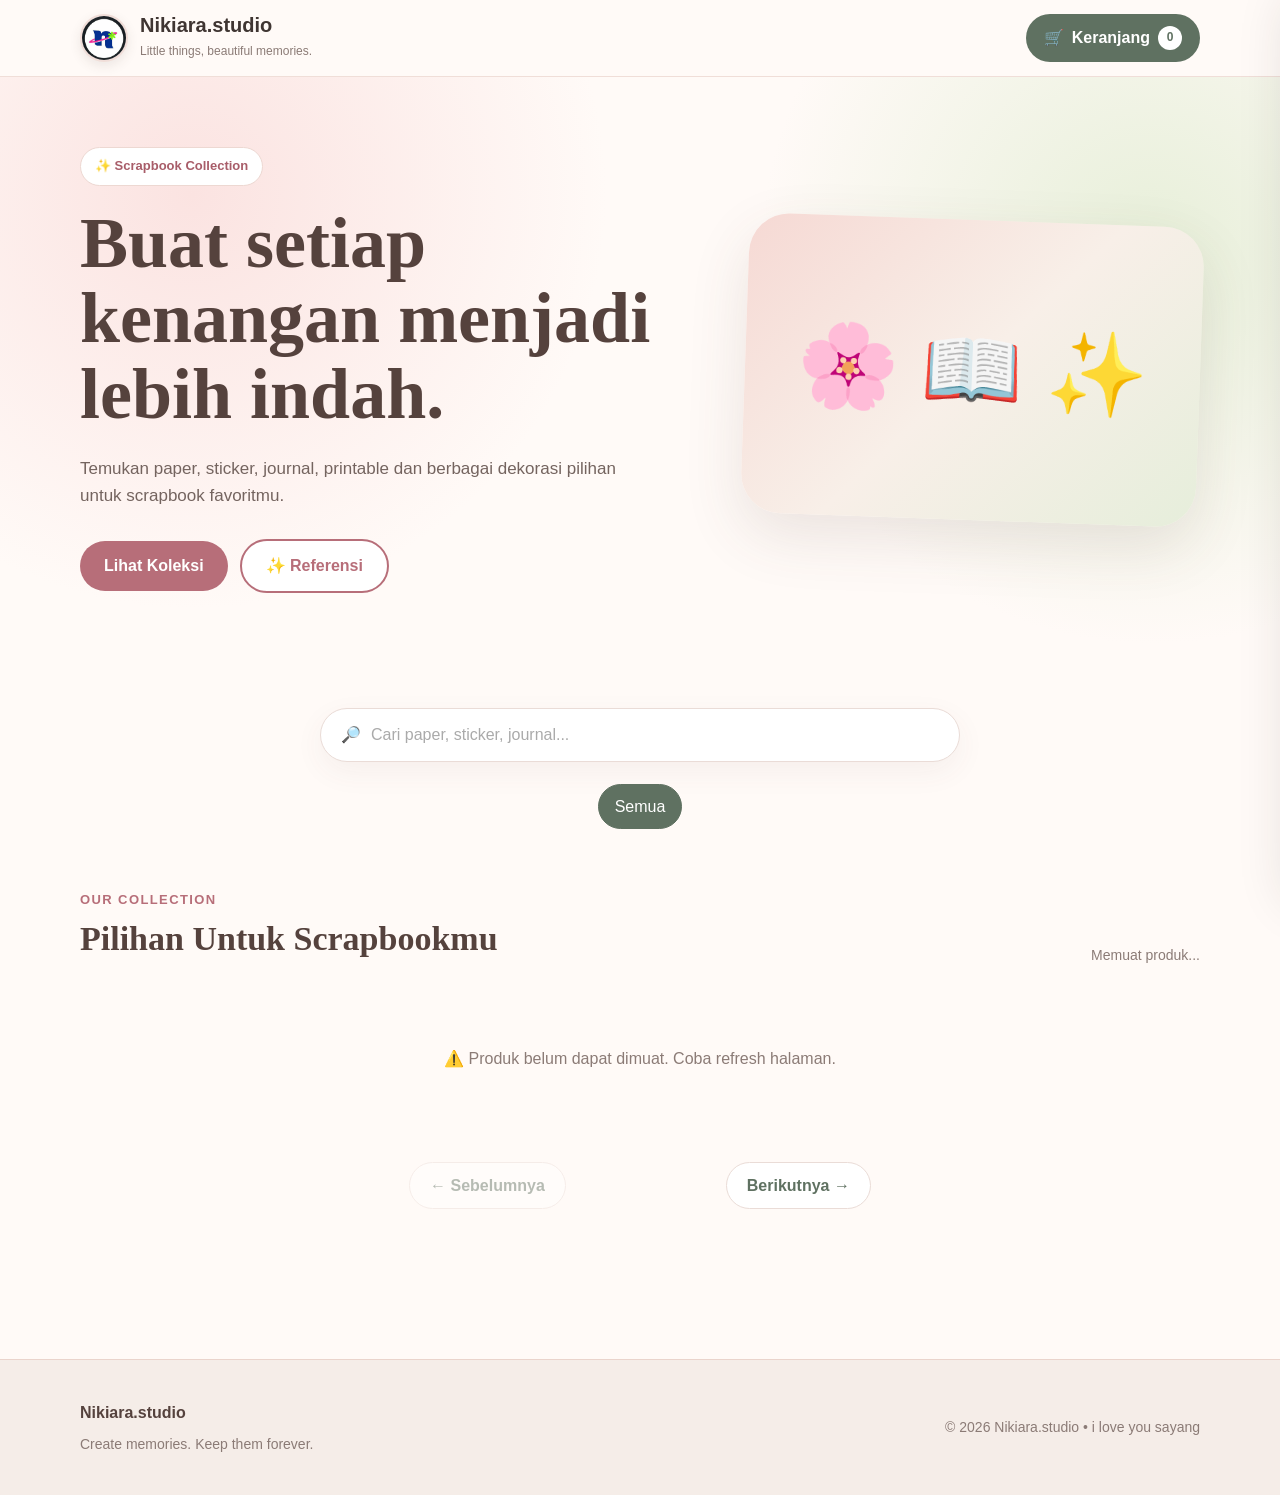
==== commit 311a4779: "Add files via upload" ====
--- a/index.html
+++ b/index.html
@@ -2,705 +2,260 @@
 <html lang="id">
 <head>
   <meta charset="UTF-8">
-
-  <meta
-    name="viewport"
-    content="width=device-width, initial-scale=1.0"
-  >
-
-  <meta
-    name="description"
-    content="Toko online scrapbook, journal, sticker, paper dan dekorasi."
-  >
-
- <title>Nikiara.studio</title>
-
-  <!-- File desain website -->
+  <meta name="viewport" content="width=device-width, initial-scale=1.0">
+  <meta name="description" content="Toko online scrapbook, journal, sticker, paper dan dekorasi.">
+  <title>Nikiara.studio</title>
   <link rel="stylesheet" href="style.css">
 </head>
 
 <body>
 
-  <!-- =========================
+  <!-- ======================================
        HEADER
-  ========================== -->
+  ====================================== -->
   <header class="site-header">
-
     <div class="container header-content">
-
-<a href="#" class="brand">
-
-  <img
-    src="logo-nikiara.jpeg"
-    alt="Nikiara Studio"
-    class="brand-logo"
-  >
-
-  <div>
-    <h1 id="storeName">Nikiara.studio</h1>
-
-    <small>
-      Little things, beautiful memories.
-    </small>
-  </div>
-
-</a>
-
+      <a href="#" class="brand">
+        <img src="logo-nikiara.jpeg" alt="Nikiara Studio" class="brand-logo">
+        <div>
+          <h1 id="storeName">Nikiara.studio</h1>
+          <small>Little things, beautiful memories.</small>
+        </div>
+      </a>
 
       <div class="header-actions">
-
-        <button
-          type="button"
-          class="cart-button"
-          id="openCartButton"
-        >
+        <button type="button" class="cart-button" id="openCartButton" aria-label="Buka keranjang">
           🛒
           <span>Keranjang</span>
-
-          <span
-            class="cart-count"
-            id="cartCount"
-          >
-            0
-          </span>
+          <span class="cart-count" id="cartCount">0</span>
         </button>
-
-      </div>
-
-    </div>
-
+      </div>
+    </div>
   </header>
 
-
-
-  <!-- =========================
-       HERO / BANNER
-  ========================== -->
+  <!-- ======================================
+       HERO SECTION
+  ====================================== -->
   <main>
-
     <section class="hero">
-
       <div class="container hero-content">
-
         <div class="hero-text">
-
-          <span class="hero-label">
-            ✨ Scrapbook Collection
-          </span>
-
-          <h2>
-            Buat setiap kenangan
-            menjadi lebih indah.
-          </h2>
-
-          <p>
-            Temukan paper, sticker, journal,
-            printable dan berbagai dekorasi
-            pilihan untuk scrapbook favoritmu.
-          </p>
-
-         <div class="hero-actions">
-
-  <a
-    href="#products"
-    class="primary-button"
-  >
-    Lihat Koleksi
-  </a>
-
-
-  <button
-    type="button"
-    class="hero-reference-button"
-    id="openReferenceButton"
-  >
-    ✨ Referensi
-  </button>
-
-</div>
-
-        </div>
-
-
-        <div
-          class="hero-decoration"
-          aria-hidden="true"
-        >
+          <span class="hero-label">✨ Scrapbook Collection</span>
+          <h2>Buat setiap kenangan menjadi lebih indah.</h2>
+          <p>Temukan paper, sticker, journal, printable dan berbagai dekorasi pilihan untuk scrapbook favoritmu.</p>
+
+          <div class="hero-actions">
+            <a href="#products" class="primary-button">Lihat Koleksi</a>
+            <button type="button" class="hero-reference-button" id="openReferenceButton">✨ Referensi</button>
+          </div>
+        </div>
+
+        <div class="hero-decoration" aria-hidden="true">
           🌸 📖 ✨
         </div>
-
-      </div>
-
-    </section>
-
-
-
-    <!-- =========================
-         SEARCH
-    ========================== -->
+      </div>
+    </section>
+
+    <!-- ======================================
+         SEARCH & CATEGORY FILTERS
+    ====================================== -->
     <section class="shop-tools">
-
       <div class="container">
-
         <div class="search-box">
-
           <span>🔎</span>
-
-          <input
-            type="search"
-            id="searchInput"
-            placeholder="Cari paper, sticker, journal..."
-            autocomplete="off"
-          >
-
-        </div>
-
-
-        <!-- CATEGORY -->
-        <div
-          class="category-list"
-          id="categoryList"
-        >
-
-          <button
-            type="button"
-            class="category-button active"
-            data-category="all"
-          >
-            Semua
-          </button>
-
-          <button
-            type="button"
-            class="category-button"
-            data-category="Paper"
-          >
-            Paper
-          </button>
-
-          <button
-            type="button"
-            class="category-button"
-            data-category="Sticker"
-          >
-            Sticker
-          </button>
-
-          <button
-            type="button"
-            class="category-button"
-            data-category="Journal"
-          >
-            Journal
-          </button>
-
-          <button
-            type="button"
-            class="category-button"
-            data-category="Decoration"
-          >
-            Decoration
-          </button>
-
-          <button
-            type="button"
-            class="category-button"
-            data-category="Printable"
-          >
-            Printable
-          </button>
-
-        </div>
-
-      </div>
-
-    </section>
-
-
-
-    <!-- =========================
-         PRODUCTS
-    ========================== -->
-    <section
-      class="products-section"
-      id="products"
-    >
-
+          <input type="search" id="searchInput" placeholder="Cari paper, sticker, journal..." autocomplete="off">
+        </div>
+
+        <div class="category-list" id="categoryList">
+          <button type="button" class="category-button active" data-category="all">Semua</button>
+        </div>
+      </div>
+    </section>
+
+    <!-- ======================================
+         PRODUCTS SECTION
+    ====================================== -->
+    <section class="products-section" id="products">
       <div class="container">
-
         <div class="section-heading">
-
           <div>
-            <span class="section-label">
-              Our Collection
-            </span>
-
-            <h2>
-              Pilihan Untuk Scrapbookmu
-            </h2>
+            <span class="section-label">Our Collection</span>
+            <h2>Pilihan Untuk Scrapbookmu</h2>
           </div>
-
-
-          <p id="productCount">
-            Memuat produk...
-          </p>
-
-        </div>
-
-
-
-        <!--
-          NANTI PRODUK DARI GOOGLE SHEETS
-          AKAN DIMASUKKAN KE SINI
-          OLEH app.js
-        -->
-
-        <div
-          class="product-grid"
-          id="productGrid"
-        >
-
-          <div class="loading-message">
-            Memuat koleksi...
-          </div>
-
-        </div>
-
-      </div>
-
-    </section>
-
+          <p id="productCount">Memuat produk...</p>
+        </div>
+
+        <div class="product-grid" id="productGrid">
+          <div class="loading-message">Memuat koleksi... ✨</div>
+        </div>
+
+        <!-- PAGINATION -->
+        <div class="pagination-controls" id="paginationControls">
+          <button type="button" class="pagination-btn" id="prevPageBtn" disabled>← Sebelumnya</button>
+          <div class="pagination-info" id="paginationInfo"></div>
+          <button type="button" class="pagination-btn" id="nextPageBtn">Berikutnya →</button>
+        </div>
+      </div>
+    </section>
+
+    <!-- ======================================
+         REFERENCES SECTION (Instagram Feed Grid)
+    ====================================== -->
+    <section id="references-section" class="references-section" style="display: none;">
+      <div class="container">
+        <div class="references-header">
+          <h2>✨ Inspirasi Scrapbook</h2>
+          <p>Koleksi referensi desain yang kami sukai</p>
+        </div>
+
+        <div id="references-grid" class="references-grid">
+          <!-- Items akan di-render oleh JavaScript -->
+        </div>
+
+        <div id="references-loading" class="references-loading" style="display: none;">
+          <p>Memuat inspirasi...</p>
+        </div>
+
+        <div id="references-empty" class="references-empty" style="display: none;">
+          <p>Belum ada referensi yang tersedia.</p>
+        </div>
+      </div>
+    </section>
   </main>
 
-
-
-  <!-- =========================
-       CART
-  ========================== -->
-  <div
-    class="cart-overlay"
-    id="cartOverlay"
-  ></div>
-
-
-  <aside
-    class="cart-drawer"
-    id="cartDrawer"
-  >
-
+  <!-- ======================================
+       CART DRAWER
+  ====================================== -->
+  <div class="cart-overlay" id="cartOverlay"></div>
+
+  <aside class="cart-drawer" id="cartDrawer">
     <div class="cart-header">
-
       <div>
-        <span class="section-label">
-          Your Cart
-        </span>
-
+        <span class="section-label">Your Cart</span>
         <h2>Keranjang</h2>
       </div>
-
-
-      <button
-        type="button"
-        class="close-button"
-        id="closeCartButton"
-        aria-label="Tutup keranjang"
-      >
-        ✕
-      </button>
-
-    </div>
-
-
-    <div
-      class="cart-items"
-      id="cartItems"
-    >
-
+      <button type="button" class="close-button" id="closeCartButton" aria-label="Tutup keranjang">✕</button>
+    </div>
+
+    <div class="cart-items" id="cartItems">
       <div class="empty-cart">
         <span>🛒</span>
-
-        <p>
-          Keranjangmu masih kosong.
-        </p>
-      </div>
-
-    </div>
-
+        <p>Keranjangmu masih kosong.</p>
+      </div>
+    </div>
 
     <div class="cart-footer">
-
       <div class="cart-total">
-
         <span>Total</span>
-
-        <strong id="cartTotal">
-          Rp0
-        </strong>
-
-      </div>
-
-
-      <button
-        type="button"
-        class="checkout-button"
-        id="checkoutButton"
-      >
-        Lanjut Checkout
-      </button>
-
-    </div>
-
+        <strong id="cartTotal">Rp0</strong>
+      </div>
+      <button type="button" class="checkout-button" id="checkoutButton">Lanjut Checkout</button>
+    </div>
   </aside>
 
-
-<!-- =========================
-     REFERENCE CAROUSEL
-========================= -->
-
-<!-- ===== REFERENCES INSTAGRAM FEED SECTION ===== -->
-<section id="references-section" class="references-insta-feed" style="display: none;">
-  <div class="references-header">
-    <h2>✨ Inspirasi Scrapbook</h2>
-    <p>Koleksi referensi desain yang kami sukai</p>
+  <!-- ======================================
+       REFERENCES MODAL (Carousel + Grid)
+  ====================================== -->
+  <div id="references-modal" class="references-modal" style="display: none;">
+    <div class="references-modal-overlay"></div>
+
+    <div class="references-modal-content">
+      <button class="references-modal-close" id="modalCloseBtn" aria-label="Tutup referensi">×</button>
+
+      <div class="references-carousel-wrapper">
+        <img id="references-modal-image" class="references-modal-image" src="" alt="Reference">
+
+        <div id="references-carousel-controls" class="references-carousel-controls" style="display: none;">
+          <button class="carousel-arrow carousel-prev" id="referencePrevBtn" aria-label="Sebelumnya">‹</button>
+          <div class="carousel-dots" id="references-carousel-dots"></div>
+          <button class="carousel-arrow carousel-next" id="referenceNextBtn" aria-label="Berikutnya">›</button>
+        </div>
+      </div>
+
+      <div class="references-modal-info">
+        <h3 id="references-modal-title">Title</h3>
+        <p id="references-modal-description">Description</p>
+        <div class="references-modal-counter">
+          <span id="references-image-counter">1/1</span>
+        </div>
+      </div>
+    </div>
   </div>
 
-  <!-- Instagram Grid -->
-  <div id="references-grid" class="references-grid">
-    <!-- Item akan di-render oleh JavaScript -->
+  <!-- ======================================
+       CHECKOUT MODAL
+  ====================================== -->
+  <div class="modal" id="checkoutModal" style="display: none;">
+    <div class="modal-overlay"></div>
+
+    <div class="modal-card">
+      <div class="modal-header">
+        <div>
+          <span class="section-label">Checkout</span>
+          <h2>Data Pemesan</h2>
+        </div>
+        <button type="button" class="close-button" id="closeCheckoutButton" aria-label="Tutup">✕</button>
+      </div>
+
+      <form id="checkoutForm" class="checkout-form">
+        <div class="form-group">
+          <label for="customerName">Nama</label>
+          <input type="text" id="customerName" required placeholder="Nama lengkap">
+        </div>
+
+        <div class="form-group">
+          <label for="customerWhatsapp">Nomor WhatsApp</label>
+          <input type="tel" id="customerWhatsapp" required placeholder="08xxxxxxxxxx">
+        </div>
+
+        <div class="form-group">
+          <label for="customerAddress">Alamat</label>
+          <textarea id="customerAddress" required rows="4" placeholder="Alamat lengkap pengiriman"></textarea>
+        </div>
+
+        <div class="form-group">
+          <label for="paymentMethod">Metode Pembayaran</label>
+          <select id="paymentMethod" required>
+            <option value="">Pilih metode pembayaran</option>
+            <option value="Transfer Bank">Transfer Bank</option>
+            <option value="QRIS">QRIS</option>
+          </select>
+        </div>
+
+        <div class="form-group">
+          <label for="customerNotes">Catatan</label>
+          <textarea id="customerNotes" rows="3" placeholder="Opsional"></textarea>
+        </div>
+
+        <div class="checkout-summary">
+          <span>Total Pesanan</span>
+          <strong id="checkoutTotal">Rp0</strong>
+        </div>
+
+        <button type="submit" class="submit-order-button">Buat Pesanan</button>
+      </form>
+    </div>
   </div>
 
-  <!-- Loading State -->
-  <div id="references-loading" class="references-loading" style="display: none;">
-    <p>Memuat inspirasi...</p>
-  </div>
-
-  <!-- Empty State -->
-  <div id="references-empty" class="references-empty" style="display: none;">
-    <p>Belum ada referensi yang tersedia.</p>
-  </div>
-</section>
-
-<!-- ===== REFERENCES MODAL — Full Screen Carousel ===== -->
-<div id="references-modal" class="references-modal" style="display: none;">
-  <div class="references-modal-overlay"></div>
-
-  <div class="references-modal-content">
-    <!-- Close Button -->
-    <button class="references-modal-close" onclick="closeReferencesModal()">&times;</button>
-
-    <!-- Carousel Container (jika multi-image) -->
-    <div class="references-carousel-wrapper">
-      <!-- Image -->
-      <img id="references-modal-image" class="references-modal-image" src="" alt="Reference" />
-
-      <!-- Carousel Controls (muncul jika lebih dari 1 image) -->
-      <div id="references-carousel-controls" class="references-carousel-controls" style="display: none;">
-        <button class="carousel-arrow carousel-prev" onclick="prevReferenceImage()">‹</button>
-        <button class="carousel-arrow carousel-next" onclick="nextReferenceImage()">›</button>
-        <div class="carousel-dots" id="references-carousel-dots"></div>
-      </div>
-    </div>
-
-    <!-- Modal Info -->
-    <div class="references-modal-info">
-      <h3 id="references-modal-title">Title</h3>
-      <p id="references-modal-description">Description</p>
-      <div class="references-modal-counter">
-        <span id="references-image-counter">1/1</span>
-      </div>
-    </div>
-  </div>
-</div>
-    class="modal-card reference-carousel-card"
-  >
-
-    <div class="modal-header">
-
+  <!-- ======================================
+       NOTIFICATION TOAST
+  ====================================== -->
+  <div id="notificationToast" class="notification-toast"></div>
+
+  <!-- ======================================
+       FOOTER
+  ====================================== -->
+  <footer>
+    <div class="container footer-content">
       <div>
-
-        <span class="section-label">
-          Inspiration
-        </span>
-
-        <h2>
-          Referensi Scrapbook
-        </h2>
-
-      </div>
-
-
-      <button
-        type="button"
-        class="close-button"
-        id="closeReferenceButton"
-        aria-label="Tutup referensi"
-      >
-        ✕
-      </button>
-
-    </div>
-
-
-    <p class="reference-description">
-      Temukan inspirasi untuk scrapbook
-      dan journal versimu sendiri ✨
-    </p>
-
-
-    <div
-      class="reference-loading"
-      id="referenceLoading"
-    >
-      Memuat referensi...
-    </div>
-
-
-    <div
-      class="reference-carousel"
-      id="referenceCarousel"
-    >
-
-      <button
-        type="button"
-        class="carousel-arrow carousel-prev"
-        id="referencePrev"
-        aria-label="Referensi sebelumnya"
-      >
-        ‹
-      </button>
-
-
-      <div
-        class="reference-image-wrapper"
-      >
-
-        <img
-          id="referenceImage"
-          class="reference-image"
-          src=""
-          alt="Referensi scrapbook"
-        >
-
-      </div>
-
-
-      <button
-        type="button"
-        class="carousel-arrow carousel-next"
-        id="referenceNext"
-        aria-label="Referensi berikutnya"
-      >
-        ›
-      </button>
-
-    </div>
-
-
-    <h3
-      class="reference-title"
-      id="referenceTitle"
-    >
-    </h3>
-
-
-    <div
-      class="reference-dots"
-      id="referenceDots"
-    >
-    </div>
-
-
-    <div
-      class="reference-counter"
-      id="referenceCounter"
-    >
-    </div>
-
-  </div>
-
-</div>
-  <!-- =========================
-       CHECKOUT MODAL
-  ========================== -->
-  <div
-    class="modal"
-    id="checkoutModal"
-  >
-
-    <div class="modal-card">
-
-      <div class="modal-header">
-
-        <div>
-          <span class="section-label">
-            Checkout
-          </span>
-
-          <h2>Data Pemesan</h2>
-        </div>
-
-
-        <button
-          type="button"
-          class="close-button"
-          id="closeCheckoutButton"
-        >
-          ✕
-        </button>
-
-      </div>
-
-
-
-      <form id="checkoutForm">
-
-        <div class="form-group">
-
-          <label for="customerName">
-            Nama
-          </label>
-
-          <input
-            type="text"
-            id="customerName"
-            required
-            placeholder="Nama lengkap"
-          >
-
-        </div>
-
-
-        <div class="form-group">
-
-          <label for="customerWhatsapp">
-            Nomor WhatsApp
-          </label>
-
-          <input
-            type="tel"
-            id="customerWhatsapp"
-            required
-            placeholder="08xxxxxxxxxx"
-          >
-
-        </div>
-
-
-        <div class="form-group">
-
-          <label for="customerAddress">
-            Alamat
-          </label>
-
-          <textarea
-            id="customerAddress"
-            required
-            rows="4"
-            placeholder="Alamat lengkap pengiriman"
-          ></textarea>
-
-        </div>
-
-
-        <div class="form-group">
-
-          <label for="paymentMethod">
-            Metode Pembayaran
-          </label>
-
-          <select
-            id="paymentMethod"
-            required
-          >
-
-            <option value="">
-              Pilih metode pembayaran
-            </option>
-
-            <option value="Transfer Bank">
-              Transfer Bank
-            </option>
-
-            <option value="QRIS">
-              QRIS
-            </option>
-
-          </select>
-
-        </div>
-
-
-        <div class="form-group">
-
-          <label for="customerNotes">
-            Catatan
-          </label>
-
-          <textarea
-            id="customerNotes"
-            rows="3"
-            placeholder="Opsional"
-          ></textarea>
-
-        </div>
-
-
-        <div class="checkout-summary">
-
-          <span>Total Pesanan</span>
-
-          <strong id="checkoutTotal">
-            Rp0
-          </strong>
-
-        </div>
-
-
-        <button
-          type="submit"
-          class="submit-order-button"
-        >
-          Buat Pesanan
-        </button>
-
-      </form>
-
-    </div>
-
-  </div>
-
-
-
-  <!-- =========================
-       FOOTER
-  ========================== -->
-  <footer>
-
-    <div class="container footer-content">
-
-      <div>
-    <strong>
-  Nikiara.studio
-</strong>
-
-        <p>
-          Create memories. Keep them forever.
-        </p>
-      </div>
-
-
-      <p>
-     © 2026 Nikiara.studio i love you sayang
-      </p>
-
-    </div>
-
+        <strong>Nikiara.studio</strong>
+        <p>Create memories. Keep them forever.</p>
+      </div>
+      <p>© 2026 Nikiara.studio • i love you sayang</p>
+    </div>
   </footer>
 
-
-
-  <!-- File fungsi website -->
+  <!-- Scripts -->
   <script src="app.js"></script>
-
 </body>
 </html>
--- a/style.css
+++ b/style.css
@@ -1,6 +1,6 @@
-/* =========================
-   RESET
-========================= */
+/* ===============================================
+   RESET & BASE
+=============================================== */
 
 * {
   box-sizing: border-box;
@@ -13,21 +13,21 @@
 }
 
 body {
-  font-family: Arial, Helvetica, sans-serif;
+  font-family: -apple-system, BlinkMacSystemFont, 'Segoe UI', Roboto, 'Helvetica Neue', Arial, sans-serif;
   background: #fffaf7;
   color: #3f3532;
   line-height: 1.6;
-}
-
-button,
-input,
-textarea,
-select {
+  overflow-x: hidden;
+}
+
+button, input, textarea, select {
   font: inherit;
-}
-
-button {
+  border: 0;
   cursor: pointer;
+}
+
+input, textarea, select {
+  cursor: text;
 }
 
 a {
@@ -40,10 +40,72 @@
   display: block;
 }
 
-
-/* =========================
-   GLOBAL
-========================= */
+/* ===============================================
+   ANIMATIONS & KEYFRAMES
+=============================================== */
+
+@keyframes fadeIn {
+  from { opacity: 0; }
+  to { opacity: 1; }
+}
+
+@keyframes slideInUp {
+  from {
+    opacity: 0;
+    transform: translateY(20px);
+  }
+  to {
+    opacity: 1;
+    transform: translateY(0);
+  }
+}
+
+@keyframes slideInRight {
+  from {
+    opacity: 0;
+    transform: translateX(30px);
+  }
+  to {
+    opacity: 1;
+    transform: translateX(0);
+  }
+}
+
+@keyframes scaleIn {
+  from {
+    opacity: 0;
+    transform: scale(0.95);
+  }
+  to {
+    opacity: 1;
+    transform: scale(1);
+  }
+}
+
+@keyframes pulse {
+  0%, 100% { opacity: 1; }
+  50% { opacity: 0.6; }
+}
+
+@keyframes shimmer {
+  0% { background-position: -1000px 0; }
+  100% { background-position: 1000px 0; }
+}
+
+@keyframes staggerIn {
+  from {
+    opacity: 0;
+    transform: translateY(10px);
+  }
+  to {
+    opacity: 1;
+    transform: translateY(0);
+  }
+}
+
+/* ===============================================
+   GLOBAL UTILITIES
+=============================================== */
 
 .container {
   width: min(1120px, calc(100% - 32px));
@@ -59,10 +121,9 @@
   letter-spacing: 1.4px;
 }
 
-
-/* =========================
+/* ===============================================
    HEADER
-========================= */
+=============================================== */
 
 .site-header {
   position: sticky;
@@ -71,6 +132,7 @@
   background: rgba(255, 250, 247, 0.96);
   border-bottom: 1px solid #f0ded8;
   backdrop-filter: blur(10px);
+  animation: fadeIn 0.3s ease-out;
 }
 
 .header-content {
@@ -85,24 +147,23 @@
   display: flex;
   align-items: center;
   gap: 12px;
+  transition: transform 0.2s ease;
+}
+
+.brand:hover {
+  transform: translateY(-2px);
 }
 
 .brand-logo {
   width: 48px;
   height: 48px;
-
   object-fit: cover;
   object-position: center;
-
   border-radius: 50%;
-
-  background: white;
-
+  background: white;
   border: 2px solid #f1ded9;
-
-  box-shadow:
-    0 4px 12px
-    rgba(80, 55, 48, 0.10);
+  box-shadow: 0 4px 12px rgba(80, 55, 48, 0.1);
+  animation: slideInRight 0.4s ease-out;
 }
 
 .brand h1 {
@@ -121,15 +182,22 @@
 }
 
 .cart-button {
-  border: 0;
+  border-radius: 999px;
+  padding: 11px 18px;
+  display: flex;
+  align-items: center;
+  gap: 8px;
+  font-weight: 700;
   background: #5f7161;
   color: white;
-  border-radius: 999px;
-  padding: 11px 18px;
-  display: flex;
-  align-items: center;
-  gap: 8px;
-  font-weight: 700;
+  transition: all 0.2s ease;
+  animation: slideInRight 0.5s ease-out;
+}
+
+.cart-button:hover {
+  background: #4d5b4f;
+  transform: translateY(-2px);
+  box-shadow: 0 6px 16px rgba(95, 113, 97, 0.2);
 }
 
 .cart-count {
@@ -141,12 +209,13 @@
   place-items: center;
   border-radius: 999px;
   font-size: 12px;
-}
-
-
-/* =========================
-   HERO
-========================= */
+  font-weight: 700;
+  animation: pulse 0.3s ease-out;
+}
+
+/* ===============================================
+   HERO SECTION
+=============================================== */
 
 .hero {
   padding: 70px 0;
@@ -162,6 +231,10 @@
   grid-template-columns: 1.15fr 0.85fr;
   align-items: center;
   gap: 50px;
+}
+
+.hero-text {
+  animation: slideInUp 0.6s ease-out;
 }
 
 .hero-label {
@@ -174,6 +247,12 @@
   font-size: 13px;
   font-weight: 700;
   margin-bottom: 20px;
+  transition: all 0.3s ease;
+}
+
+.hero-label:hover {
+  border-color: #b76e79;
+  color: #b76e79;
 }
 
 .hero h2 {
@@ -202,11 +281,40 @@
   background: #b76e79;
   color: white;
   font-weight: 700;
-  transition: 0.2s ease;
+  transition: all 0.3s ease;
 }
 
 .primary-button:hover {
   transform: translateY(-2px);
+  box-shadow: 0 8px 20px rgba(183, 110, 121, 0.3);
+}
+
+.primary-button:active {
+  transform: translateY(0);
+}
+
+.hero-actions {
+  display: flex;
+  align-items: center;
+  gap: 12px;
+  flex-wrap: wrap;
+}
+
+.hero-reference-button {
+  min-height: 48px;
+  padding: 12px 24px;
+  border: 2px solid #b76e79;
+  border-radius: 999px;
+  background: white;
+  color: #b76e79;
+  font-weight: 700;
+  transition: all 0.3s ease;
+}
+
+.hero-reference-button:hover {
+  background: #f8e7e7;
+  transform: translateY(-2px);
+  box-shadow: 0 8px 20px rgba(183, 110, 121, 0.15);
 }
 
 .hero-decoration {
@@ -214,17 +322,16 @@
   display: grid;
   place-items: center;
   border-radius: 40px;
-  background:
-    linear-gradient(135deg, #f6d9d4, #f8efe8, #e6eedb);
+  background: linear-gradient(135deg, #f6d9d4, #f8efe8, #e6eedb);
   box-shadow: 0 22px 60px rgba(90, 64, 57, 0.12);
   font-size: clamp(46px, 7vw, 82px);
   transform: rotate(2deg);
-}
-
-
-/* =========================
-   SEARCH + CATEGORY
-========================= */
+  animation: slideInRight 0.6s ease-out 0.2s backwards;
+}
+
+/* ===============================================
+   SEARCH & CATEGORY
+=============================================== */
 
 .shop-tools {
   padding: 45px 0 20px;
@@ -241,6 +348,12 @@
   display: flex;
   align-items: center;
   gap: 10px;
+  transition: all 0.3s ease;
+}
+
+.search-box:focus-within {
+  border-color: #b76e79;
+  box-shadow: 0 10px 30px rgba(97, 70, 60, 0.1);
 }
 
 .search-box input {
@@ -252,6 +365,10 @@
   color: #4a403d;
 }
 
+.search-box input::placeholder {
+  color: #aaa;
+}
+
 .category-list {
   display: flex;
   flex-wrap: wrap;
@@ -265,7 +382,7 @@
   color: #6d5d58;
   border-radius: 999px;
   padding: 9px 16px;
-  transition: 0.2s ease;
+  transition: all 0.2s ease;
 }
 
 .category-button:hover,
@@ -273,12 +390,12 @@
   background: #5f7161;
   color: white;
   border-color: #5f7161;
-}
-
-
-/* =========================
-   PRODUCTS
-========================= */
+  transform: translateY(-2px);
+}
+
+/* ===============================================
+   PRODUCTS SECTION
+=============================================== */
 
 .products-section {
   padding: 35px 0 90px;
@@ -290,6 +407,7 @@
   align-items: end;
   gap: 20px;
   margin-bottom: 30px;
+  animation: slideInUp 0.6s ease-out;
 }
 
 .section-heading h2 {
@@ -305,8 +423,9 @@
 
 .product-grid {
   display: grid;
-  grid-template-columns: repeat(4, minmax(0, 1fr));
+  grid-template-columns: repeat(auto-fill, minmax(240px, 1fr));
   gap: 24px;
+  animation: fadeIn 0.4s ease-out;
 }
 
 .product-card {
@@ -315,12 +434,19 @@
   border: 1px solid #eee2de;
   border-radius: 24px;
   box-shadow: 0 10px 30px rgba(88, 63, 56, 0.07);
-  transition: 0.2s ease;
-}
+  transition: all 0.3s cubic-bezier(0.4, 0, 0.2, 1);
+  animation: staggerIn 0.5s ease-out backwards;
+}
+
+.product-card:nth-child(1) { animation-delay: 0.05s; }
+.product-card:nth-child(2) { animation-delay: 0.1s; }
+.product-card:nth-child(3) { animation-delay: 0.15s; }
+.product-card:nth-child(4) { animation-delay: 0.2s; }
+.product-card:nth-child(n+5) { animation-delay: 0.25s; }
 
 .product-card:hover {
-  transform: translateY(-5px);
-  box-shadow: 0 18px 40px rgba(88, 63, 56, 0.12);
+  transform: translateY(-8px);
+  box-shadow: 0 20px 50px rgba(88, 63, 56, 0.15);
 }
 
 .product-image {
@@ -328,6 +454,11 @@
   aspect-ratio: 1 / 1;
   object-fit: cover;
   background: #f6eee9;
+  transition: transform 0.3s ease;
+}
+
+.product-card:hover .product-image {
+  transform: scale(1.05);
 }
 
 .product-image-placeholder {
@@ -354,6 +485,7 @@
   margin: 6px 0;
   color: #4c403c;
   font-size: 17px;
+  font-weight: 600;
 }
 
 .product-description {
@@ -374,6 +506,7 @@
   display: block;
   color: #b05e6b;
   font-size: 18px;
+  font-weight: 700;
 }
 
 .product-stock {
@@ -382,12 +515,22 @@
 }
 
 .add-cart-button {
-  border: 0;
   border-radius: 14px;
   background: #5f7161;
   color: white;
   padding: 10px 13px;
   font-weight: 700;
+  transition: all 0.2s ease;
+  display: flex;
+  align-items: center;
+  justify-content: center;
+  min-width: 44px;
+  min-height: 44px;
+}
+
+.add-cart-button:hover:not(:disabled) {
+  background: #4d5b4f;
+  transform: scale(1.05);
 }
 
 .add-cart-button:disabled {
@@ -400,12 +543,368 @@
   text-align: center;
   padding: 50px 20px;
   color: #8b7b76;
-}
-
-
-/* =========================
-   CART
-========================= */
+  animation: fadeIn 0.4s ease-out;
+}
+
+/* ===============================================
+   PAGINATION
+=============================================== */
+
+.pagination-controls {
+  display: flex;
+  align-items: center;
+  justify-content: center;
+  gap: 20px;
+  margin-top: 40px;
+  animation: slideInUp 0.6s ease-out;
+}
+
+.pagination-btn {
+  padding: 10px 20px;
+  border: 1px solid #eadcd7;
+  background: white;
+  color: #5f7161;
+  border-radius: 999px;
+  font-weight: 600;
+  transition: all 0.2s ease;
+}
+
+.pagination-btn:hover:not(:disabled) {
+  background: #5f7161;
+  color: white;
+  transform: translateY(-2px);
+}
+
+.pagination-btn:disabled {
+  opacity: 0.45;
+  cursor: not-allowed;
+}
+
+.pagination-info {
+  color: #8b7b76;
+  font-size: 14px;
+  min-width: 120px;
+  text-align: center;
+}
+
+/* ===============================================
+   REFERENCES SECTION
+=============================================== */
+
+.references-section {
+  padding: 60px 0;
+  background: linear-gradient(135deg, #f5f5f5 0%, #fafafa 100%);
+}
+
+.references-header {
+  text-align: center;
+  margin-bottom: 48px;
+  animation: slideInUp 0.6s ease-out;
+}
+
+.references-header h2 {
+  font-size: 2.5rem;
+  font-weight: 700;
+  color: #1a1a1a;
+  margin-bottom: 8px;
+  font-family: Georgia, "Times New Roman", serif;
+}
+
+.references-header p {
+  font-size: 1rem;
+  color: #666;
+}
+
+.references-grid {
+  display: grid;
+  grid-template-columns: repeat(auto-fill, minmax(260px, 1fr));
+  gap: 24px;
+  max-width: 1400px;
+  margin: 0 auto;
+}
+
+.reference-card {
+  background: white;
+  border-radius: 16px;
+  overflow: hidden;
+  box-shadow: 0 4px 12px rgba(0, 0, 0, 0.08);
+  cursor: pointer;
+  transition: all 0.3s cubic-bezier(0.4, 0, 0.2, 1);
+  position: relative;
+  aspect-ratio: 1;
+  animation: staggerIn 0.5s ease-out backwards;
+}
+
+.reference-card:nth-child(1) { animation-delay: 0.05s; }
+.reference-card:nth-child(2) { animation-delay: 0.1s; }
+.reference-card:nth-child(3) { animation-delay: 0.15s; }
+.reference-card:nth-child(n+4) { animation-delay: 0.2s; }
+
+.reference-card:hover {
+  box-shadow: 0 12px 32px rgba(0, 0, 0, 0.15);
+  transform: translateY(-8px);
+}
+
+.reference-card-image-container {
+  width: 100%;
+  height: 100%;
+  overflow: hidden;
+  background: #f0f0f0;
+  position: relative;
+}
+
+.reference-card-image {
+  width: 100%;
+  height: 100%;
+  object-fit: cover;
+  transition: transform 0.4s ease;
+}
+
+.reference-card:hover .reference-card-image {
+  transform: scale(1.08);
+}
+
+.reference-card-overlay {
+  position: absolute;
+  bottom: 0;
+  left: 0;
+  right: 0;
+  background: linear-gradient(180deg, transparent 0%, rgba(0, 0, 0, 0.85) 100%);
+  padding: 2rem 1rem 1rem;
+  color: white;
+  transform: translateY(20px);
+  opacity: 0;
+  transition: all 0.3s ease;
+}
+
+.reference-card:hover .reference-card-overlay {
+  transform: translateY(0);
+  opacity: 1;
+}
+
+.reference-card-title {
+  font-size: 1.2rem;
+  font-weight: 700;
+  margin-bottom: 0.5rem;
+  line-height: 1.3;
+}
+
+.reference-card-description {
+  font-size: 0.9rem;
+  margin: 0;
+  line-height: 1.4;
+  opacity: 0.9;
+}
+
+.reference-card-multi-badge {
+  position: absolute;
+  top: 12px;
+  right: 12px;
+  background: rgba(0, 0, 0, 0.7);
+  color: white;
+  padding: 0.4rem 0.8rem;
+  border-radius: 20px;
+  font-size: 0.75rem;
+  font-weight: 600;
+  display: none;
+}
+
+.reference-card.has-multiple .reference-card-multi-badge {
+  display: block;
+  animation: slideInRight 0.3s ease-out;
+}
+
+.references-loading,
+.references-empty {
+  text-align: center;
+  padding: 4rem 2rem;
+  color: #999;
+  font-size: 1.1rem;
+  grid-column: 1 / -1;
+}
+
+/* ===============================================
+   REFERENCES MODAL
+=============================================== */
+
+.references-modal {
+  position: fixed;
+  top: 0;
+  left: 0;
+  right: 0;
+  bottom: 0;
+  z-index: 9999;
+  display: flex;
+  align-items: center;
+  justify-content: center;
+  animation: fadeIn 0.3s ease-out;
+  padding: 20px;
+}
+
+.references-modal-overlay {
+  position: absolute;
+  top: 0;
+  left: 0;
+  right: 0;
+  bottom: 0;
+  background: rgba(0, 0, 0, 0.95);
+  z-index: 1;
+  animation: fadeIn 0.3s ease-out;
+}
+
+.references-modal-content {
+  position: relative;
+  z-index: 2;
+  width: 100%;
+  max-width: 900px;
+  height: 90vh;
+  max-height: 800px;
+  background: white;
+  border-radius: 20px;
+  overflow: hidden;
+  display: flex;
+  flex-direction: column;
+  animation: scaleIn 0.3s ease-out;
+}
+
+.references-modal-close {
+  position: absolute;
+  top: 16px;
+  right: 16px;
+  width: 44px;
+  height: 44px;
+  background: rgba(255, 255, 255, 0.9);
+  border: none;
+  border-radius: 50%;
+  font-size: 2rem;
+  cursor: pointer;
+  display: flex;
+  align-items: center;
+  justify-content: center;
+  transition: all 0.2s ease;
+  z-index: 10;
+  color: #1a1a1a;
+}
+
+.references-modal-close:hover {
+  background: white;
+  transform: scale(1.1) rotate(90deg);
+}
+
+.references-carousel-wrapper {
+  flex: 1;
+  position: relative;
+  overflow: hidden;
+  background: #000;
+  display: flex;
+  align-items: center;
+  justify-content: center;
+}
+
+.references-modal-image {
+  width: 100%;
+  height: 100%;
+  object-fit: contain;
+  animation: fadeIn 0.3s ease-out;
+}
+
+.references-carousel-controls {
+  position: absolute;
+  width: 100%;
+  height: 100%;
+  display: flex;
+  align-items: center;
+  justify-content: space-between;
+  pointer-events: none;
+  padding: 0 20px;
+}
+
+.carousel-arrow {
+  pointer-events: all;
+  width: 50px;
+  height: 50px;
+  background: rgba(255, 255, 255, 0.3);
+  border: none;
+  color: white;
+  font-size: 2rem;
+  cursor: pointer;
+  display: flex;
+  align-items: center;
+  justify-content: center;
+  transition: all 0.2s ease;
+  border-radius: 50%;
+  flex: 0 0 auto;
+}
+
+.carousel-arrow:hover {
+  background: rgba(255, 255, 255, 0.6);
+  transform: scale(1.15);
+}
+
+.carousel-arrow:active {
+  transform: scale(0.95);
+}
+
+.carousel-dots {
+  position: absolute;
+  bottom: 16px;
+  left: 50%;
+  transform: translateX(-50%);
+  display: flex;
+  gap: 8px;
+  pointer-events: all;
+}
+
+.carousel-dot {
+  width: 8px;
+  height: 8px;
+  border-radius: 50%;
+  background: rgba(255, 255, 255, 0.4);
+  cursor: pointer;
+  transition: all 0.2s ease;
+}
+
+.carousel-dot:hover {
+  background: rgba(255, 255, 255, 0.7);
+}
+
+.carousel-dot.active {
+  background: white;
+  width: 24px;
+  border-radius: 4px;
+}
+
+.references-modal-info {
+  padding: 2rem;
+  background: white;
+  overflow-y: auto;
+  max-height: 200px;
+}
+
+.references-modal-info h3 {
+  font-size: 1.5rem;
+  margin-bottom: 0.5rem;
+  color: #1a1a1a;
+  font-weight: 700;
+}
+
+.references-modal-info p {
+  font-size: 1rem;
+  color: #666;
+  margin: 0;
+  line-height: 1.5;
+}
+
+.references-modal-counter {
+  margin-top: 1rem;
+  font-size: 0.9rem;
+  color: #999;
+  font-weight: 500;
+}
+
+/* ===============================================
+   CART DRAWER
+=============================================== */
 
 .cart-overlay {
   position: fixed;
@@ -414,7 +913,7 @@
   background: rgba(43, 34, 31, 0.45);
   opacity: 0;
   visibility: hidden;
-  transition: 0.25s ease;
+  transition: all 0.3s ease;
 }
 
 .cart-overlay.active {
@@ -433,7 +932,7 @@
   display: flex;
   flex-direction: column;
   box-shadow: -20px 0 50px rgba(45, 34, 30, 0.14);
-  transition: right 0.3s ease;
+  transition: right 0.3s cubic-bezier(0.4, 0, 0.2, 1);
 }
 
 .cart-drawer.active {
@@ -459,6 +958,12 @@
   background: #f3e7e3;
   color: #665651;
   border-radius: 50%;
+  transition: all 0.2s ease;
+}
+
+.close-button:hover {
+  background: #ead4cc;
+  transform: scale(1.1) rotate(90deg);
 }
 
 .cart-items {
@@ -475,6 +980,7 @@
   gap: 10px;
   color: #8b7b76;
   text-align: center;
+  animation: fadeIn 0.3s ease-out;
 }
 
 .empty-cart span {
@@ -487,6 +993,7 @@
   gap: 12px;
   padding: 14px 0;
   border-bottom: 1px solid #eee2de;
+  animation: slideInUp 0.3s ease-out;
 }
 
 .cart-item-image {
@@ -504,587 +1011,469 @@
 
 .cart-item-price {
   color: #b05e6b;
-  font-size: 14px;
+  font-weight: 700;
+  font-size: 16px;
+}
+
+.cart-item-qty {
+  color: #8b7b76;
+  font-size: 13px;
+}
+
+.cart-item-controls {
+  display: flex;
+  gap: 8px;
+  align-items: center;
+  margin-top: 8px;
+}
+
+.qty-button {
+  width: 24px;
+  height: 24px;
+  border: 1px solid #eee2de;
+  background: white;
+  border-radius: 4px;
+  font-size: 12px;
+  color: #8b7b76;
+  transition: all 0.2s ease;
+  display: flex;
+  align-items: center;
+  justify-content: center;
+}
+
+.qty-button:hover {
+  border-color: #b76e79;
+  color: #b76e79;
+}
+
+.remove-item-button {
+  margin-left: auto;
+  background: none;
+  color: #d9a19f;
+  font-size: 12px;
+  font-weight: 600;
+  transition: color 0.2s ease;
+}
+
+.remove-item-button:hover {
+  color: #b05e6b;
 }
 
 .cart-footer {
-  padding: 22px;
+  padding: 20px;
   border-top: 1px solid #eadcd7;
-  background: white;
+  background: #fdf7f5;
 }
 
 .cart-total {
   display: flex;
   justify-content: space-between;
+  align-items: center;
   margin-bottom: 16px;
-  font-size: 18px;
+  font-size: 16px;
 }
 
 .checkout-button {
   width: 100%;
-  min-height: 50px;
-  border: 0;
-  border-radius: 15px;
+  min-height: 48px;
+  border-radius: 12px;
   background: #b76e79;
   color: white;
   font-weight: 700;
-}
-
-
-/* =========================
+  transition: all 0.3s ease;
+}
+
+.checkout-button:hover {
+  background: #a05d68;
+  transform: translateY(-2px);
+  box-shadow: 0 8px 20px rgba(183, 110, 121, 0.3);
+}
+
+.checkout-button:disabled {
+  opacity: 0.45;
+  cursor: not-allowed;
+}
+
+/* ===============================================
    CHECKOUT MODAL
-========================= */
+=============================================== */
 
 .modal {
   position: fixed;
   inset: 0;
-  z-index: 120;
+  z-index: 95;
+  display: flex;
+  align-items: center;
+  justify-content: center;
+  animation: fadeIn 0.3s ease-out;
   padding: 20px;
-  display: grid;
-  place-items: center;
-  background: rgba(43, 34, 31, 0.55);
-  opacity: 0;
-  visibility: hidden;
-  transition: 0.25s ease;
-}
-
-.modal.active {
-  opacity: 1;
-  visibility: visible;
+}
+
+.modal-overlay {
+  position: absolute;
+  inset: 0;
+  background: rgba(43, 34, 31, 0.5);
+  animation: fadeIn 0.3s ease-out;
 }
 
 .modal-card {
-  width: min(560px, 100%);
-  max-height: calc(100vh - 40px);
+  position: relative;
+  z-index: 1;
+  width: 100%;
+  max-width: 500px;
+  background: white;
+  border-radius: 20px;
+  box-shadow: 0 20px 60px rgba(45, 34, 30, 0.25);
+  max-height: 90vh;
   overflow-y: auto;
-  background: #fffaf7;
-  border-radius: 24px;
-  padding: 24px;
+  animation: scaleIn 0.3s ease-out;
 }
 
 .modal-header {
   display: flex;
+  align-items: center;
   justify-content: space-between;
-  align-items: center;
-  margin-bottom: 24px;
+  padding: 28px;
+  border-bottom: 1px solid #eadcd7;
+  position: sticky;
+  top: 0;
+  background: white;
+  z-index: 10;
 }
 
 .modal-header h2 {
   font-family: Georgia, "Times New Roman", serif;
 }
 
+.checkout-form {
+  padding: 28px;
+}
+
 .form-group {
-  margin-bottom: 17px;
+  margin-bottom: 20px;
 }
 
 .form-group label {
   display: block;
-  margin-bottom: 7px;
+  font-weight: 600;
+  color: #4c403c;
+  margin-bottom: 8px;
   font-size: 14px;
-  font-weight: 700;
 }
 
 .form-group input,
 .form-group textarea,
 .form-group select {
   width: 100%;
-  border: 1px solid #dfcfca;
-  border-radius: 14px;
-  padding: 12px 14px;
-  background: white;
-  outline: none;
+  padding: 12px;
+  border: 1px solid #eadcd7;
+  border-radius: 8px;
+  font-size: 14px;
+  transition: all 0.2s ease;
+  background: white;
+  color: #3f3532;
 }
 
 .form-group input:focus,
 .form-group textarea:focus,
 .form-group select:focus {
+  outline: none;
   border-color: #b76e79;
+  box-shadow: 0 0 0 3px rgba(183, 110, 121, 0.1);
+}
+
+.form-group input::placeholder {
+  color: #aaa;
 }
 
 .checkout-summary {
   display: flex;
   justify-content: space-between;
-  padding: 18px 0;
-  margin-top: 5px;
-  border-top: 1px solid #eadcd7;
-  font-size: 18px;
+  align-items: center;
+  padding: 16px;
+  background: #f3e7e3;
+  border-radius: 8px;
+  margin-bottom: 20px;
+  font-size: 16px;
+  font-weight: 600;
 }
 
 .submit-order-button {
   width: 100%;
-  min-height: 52px;
-  border: 0;
-  border-radius: 15px;
+  min-height: 48px;
+  border-radius: 12px;
+  background: #b76e79;
+  color: white;
+  font-weight: 700;
+  transition: all 0.3s ease;
+}
+
+.submit-order-button:hover {
+  background: #a05d68;
+  transform: translateY(-2px);
+  box-shadow: 0 8px 20px rgba(183, 110, 121, 0.3);
+}
+
+/* ===============================================
+   NOTIFICATIONS
+=============================================== */
+
+.notification-toast {
+  position: fixed;
+  bottom: 20px;
+  right: 20px;
   background: #5f7161;
   color: white;
-  font-weight: 700;
-}
-
-
-/* =========================
+  padding: 16px 20px;
+  border-radius: 12px;
+  box-shadow: 0 8px 24px rgba(0, 0, 0, 0.15);
+  z-index: 10000;
+  max-width: 350px;
+  animation: slideInUp 0.3s ease-out;
+  opacity: 0;
+  pointer-events: none;
+}
+
+.notification-toast.show {
+  opacity: 1;
+  pointer-events: all;
+}
+
+.notification-toast.success {
+  background: #5f7161;
+}
+
+.notification-toast.error {
+  background: #d9a19f;
+}
+
+/* ===============================================
    FOOTER
-========================= */
+=============================================== */
 
 footer {
-  padding: 35px 0;
-  background: #514641;
-  color: white;
+  background: #f5ede8;
+  border-top: 1px solid #ead4cc;
+  padding: 40px 0;
+  margin-top: 60px;
 }
 
 .footer-content {
-  display: flex;
-  justify-content: space-between;
-  align-items: center;
-  gap: 20px;
+  display: grid;
+  grid-template-columns: 1fr auto;
+  gap: 40px;
+  align-items: center;
+}
+
+.footer-content strong {
+  display: block;
+  margin-bottom: 8px;
+  font-size: 16px;
+  color: #55423d;
 }
 
 .footer-content p {
-  color: #e4d8d3;
-  font-size: 13px;
-}
-
-
-/* =========================
-   TABLET
-========================= */
-
-@media (max-width: 900px) {
-
+  color: #8b7b76;
+  font-size: 14px;
+  line-height: 1.5;
+}
+
+/* ===============================================
+   RESPONSIVE - TABLET
+=============================================== */
+
+@media (max-width: 1024px) {
   .hero-content {
     grid-template-columns: 1fr;
+    gap: 30px;
   }
 
   .hero-decoration {
-    min-height: 220px;
+    min-height: 250px;
+  }
+
+  .section-heading {
+    flex-direction: column;
+    align-items: flex-start;
   }
 
   .product-grid {
-    grid-template-columns: repeat(2, minmax(0, 1fr));
-  }
-
-}
-
-
-/* =========================
-   MOBILE
-========================= */
-
-@media (max-width: 600px) {
-.hero-actions {
-  gap: 10px;
-}
-
-
-.primary-button,
-.hero-reference-button {
-  flex: 1;
-
-  min-width: 140px;
-}
+    grid-template-columns: repeat(auto-fill, minmax(200px, 1fr));
+  }
+
+  .references-grid {
+    grid-template-columns: repeat(auto-fill, minmax(220px, 1fr));
+  }
+
+  .footer-content {
+    grid-template-columns: 1fr;
+    gap: 20px;
+  }
+}
+
+/* ===============================================
+   RESPONSIVE - MOBILE
+=============================================== */
+
+@media (max-width: 768px) {
+  .hero {
+    padding: 50px 0;
+  }
+
+  .hero h2 {
+    font-size: clamp(32px, 5vw, 48px);
+  }
+
+  .references-header h2 {
+    font-size: 1.8rem;
+  }
+
+  .product-grid {
+    grid-template-columns: repeat(auto-fill, minmax(160px, 1fr));
+    gap: 16px;
+  }
+
+  .references-grid {
+    grid-template-columns: repeat(auto-fill, minmax(150px, 1fr));
+    gap: 12px;
+  }
+
+  .references-modal-content {
+    height: 95vh;
+    max-height: none;
+  }
+
+  .carousel-arrow {
+    width: 40px;
+    height: 40px;
+    font-size: 1.5rem;
+  }
+
+  .pagination-controls {
+    flex-wrap: wrap;
+    gap: 10px;
+  }
+
+  .pagination-btn {
+    font-size: 14px;
+    padding: 8px 16px;
+  }
+
+  .cart-drawer {
+    width: 100%;
+    right: -100%;
+  }
+
+  .modal-card {
+    max-width: 90%;
+  }
+
+  .references-modal-close {
+    width: 40px;
+    height: 40px;
+    font-size: 1.5rem;
+    top: 12px;
+    right: 12px;
+  }
+}
+
+/* ===============================================
+   RESPONSIVE - SMALL MOBILE
+=============================================== */
+
+@media (max-width: 480px) {
   .container {
-    width: min(100% - 24px, 1120px);
-  }
-
-  .site-header {
-    position: sticky;
-  }
-
-  .header-content {
-    min-height: 68px;
-  }
-
-  .brand-logo {
-    width: 42px;
-    height: 42px;
-  }
-
-  .brand h1 {
-    font-size: 16px;
-  }
-
-  .brand small {
-    display: none;
-  }
-
-  .cart-button {
-    padding: 9px 12px;
-  }
-
-  .cart-button > span:nth-child(2) {
-    display: none;
+    width: calc(100% - 16px);
   }
 
   .hero {
-    padding: 45px 0;
+    padding: 40px 0;
   }
 
   .hero-content {
-    min-height: auto;
-    gap: 30px;
+    gap: 20px;
   }
 
   .hero h2 {
-    font-size: 42px;
+    font-size: clamp(24px, 4vw, 36px);
   }
 
   .hero p {
     font-size: 15px;
   }
 
-  .hero-decoration {
-    min-height: 170px;
-    border-radius: 25px;
-    font-size: 48px;
-  }
-
-  .shop-tools {
-    padding-top: 30px;
-  }
-
-  .category-list {
-    justify-content: flex-start;
-    flex-wrap: nowrap;
-    overflow-x: auto;
-    padding-bottom: 5px;
-  }
-
-  .category-button {
-    flex: 0 0 auto;
+  .hero-actions {
+    flex-direction: column;
+    width: 100%;
+  }
+
+  .primary-button,
+  .hero-reference-button {
+    width: 100%;
+  }
+
+  .product-grid {
+    grid-template-columns: repeat(2, 1fr);
+    gap: 12px;
+  }
+
+  .references-grid {
+    grid-template-columns: repeat(2, 1fr);
+    gap: 10px;
   }
 
   .section-heading {
-    align-items: flex-start;
+    margin-bottom: 20px;
+  }
+
+  .section-heading h2 {
+    font-size: 24px;
+  }
+
+  .product-grid .product-card {
+    animation-delay: 0s;
+  }
+
+  .pagination-controls {
     flex-direction: column;
-  }
-
-  .section-heading h2 {
-    font-size: 28px;
-  }
-
-  .product-grid {
-    grid-template-columns: repeat(2, minmax(0, 1fr));
-    gap: 12px;
-  }
-
-  .product-info {
-    padding: 13px;
-  }
-
-  .product-name {
-    font-size: 15px;
-  }
-
-  .product-description {
-    display: none;
-  }
-
-  .product-price {
-    font-size: 15px;
-  }
-
-  .product-footer {
-    align-items: stretch;
-    flex-direction: column;
-  }
-
-  .add-cart-button {
     width: 100%;
   }
 
+  .pagination-btn {
+    width: 100%;
+  }
+
+  .modal-card {
+    max-width: 95%;
+    border-radius: 16px;
+  }
+
+  .modal-header {
+    padding: 20px;
+  }
+
+  .checkout-form {
+    padding: 20px;
+  }
+
+  .cart-drawer {
+    width: 100%;
+  }
+
+  .brand h1 {
+    font-size: 18px;
+  }
+
+  .cart-button {
+    padding: 9px 14px;
+    font-size: 14px;
+  }
+
   .footer-content {
-    flex-direction: column;
-    align-items: flex-start;
-  }
-
-}
-
-/* =========================
-   REFERENCE CAROUSEL
-========================= */
-
-.reference-button {
-  border: 1px solid #eadcd7;
-  background: white;
-  color: #6d5d58;
-
-  border-radius: 999px;
-
-  padding: 11px 18px;
-
-  font-weight: 700;
-
-  transition: 0.2s ease;
-}
-
-.reference-button:hover {
-  background: #f7e8e4;
-  color: #a85d69;
-}
-
-
-/* Modal referensi lebih lebar */
-.reference-carousel-card {
-  width: min(760px, 100%);
-}
-
-
-/* Deskripsi */
-.reference-description {
-  color: #81706a;
-
-  margin-top: -10px;
-  margin-bottom: 18px;
-}
-
-
-/* Loading */
-.reference-loading {
-  padding: 50px 20px;
-
-  text-align: center;
-
-  color: #8b7b76;
-}
-
-
-/* Area carousel */
-.reference-carousel {
-  position: relative;
-
-  display: none;
-
-  align-items: center;
-  justify-content: center;
-
-  gap: 12px;
-}
-
-
-/* Area gambar */
-.reference-image-wrapper {
-  width: 100%;
-
-  height: min(68vh, 650px);
-
-  display: flex;
-  align-items: center;
-  justify-content: center;
-
-  overflow: hidden;
-
-  background: #f4ece8;
-
-  border-radius: 20px;
-}
-
-
-/* Gambar referensi */
-.reference-image {
-  width: 100%;
-  height: 100%;
-
-  object-fit: contain;
-
-  border-radius: 20px;
-
-  user-select: none;
-}
-
-
-/* Judul foto */
-.reference-title {
-  margin-top: 15px;
-
-  text-align: center;
-
-  color: #55423d;
-
-  font-family:
-    Georgia,
-    "Times New Roman",
-    serif;
-
-  font-size: 18px;
-}
-
-
-/* Tombol kiri kanan */
-.carousel-arrow {
-  flex: 0 0 auto;
-
-  width: 44px;
-  height: 44px;
-
-  border: 0;
-
-  border-radius: 50%;
-
-  background: #5f7161;
-  color: white;
-
-  font-size: 30px;
-
-  display: grid;
-  place-items: center;
-
-  transition: 0.2s ease;
-
-  box-shadow:
-    0 5px 15px
-    rgba(50, 40, 35, 0.15);
-}
-
-.carousel-arrow:hover {
-  transform: scale(1.06);
-}
-
-
-/* Dot navigation */
-.reference-dots {
-  display: flex;
-
-  justify-content: center;
-  align-items: center;
-
-  gap: 8px;
-
-  margin-top: 14px;
-}
-
-
-.reference-dot {
-  width: 9px;
-  height: 9px;
-
-  padding: 0;
-
-  border: 0;
-
-  border-radius: 50%;
-
-  background: #d9cbc5;
-
-  transition: 0.2s ease;
-}
-
-
-.reference-dot.active {
-  width: 24px;
-
-  border-radius: 999px;
-
-  background: #b76e79;
-}
-
-
-/* Counter 1 / 4 */
-.reference-counter {
-  margin-top: 8px;
-
-  text-align: center;
-
-  color: #8b7b76;
-
-  font-size: 13px;
-}
-
-
-/* =========================
-   MOBILE
-========================= */
-
-@media (max-width: 600px) {
-
-  .reference-button {
-    padding: 9px 11px;
-
-    font-size: 13px;
-  }
-
-
-  .reference-carousel-card {
-    padding: 16px;
-  }
-
-
-  .reference-description {
-    font-size: 14px;
-  }
-
-
-  .reference-image-wrapper {
-    height: 62vh;
-
-    border-radius: 16px;
-  }
-
-
-  .reference-image {
-    border-radius: 16px;
-  }
-
-
-  .carousel-arrow {
-    position: absolute;
-
-    z-index: 2;
-
-    width: 38px;
-    height: 38px;
-
-    background:
-      rgba(95, 113, 97, 0.90);
-  }
-
-
-  .carousel-prev {
-    left: 8px;
-  }
-
-
-  .carousel-next {
-    right: 8px;
-  }
-
-
-  .reference-title {
-    font-size: 16px;
-  }
-
-}
-/* =========================
-   HERO ACTIONS
-========================= */
-
-.hero-actions {
-  display: flex;
-  align-items: center;
-  gap: 12px;
-  flex-wrap: wrap;
-}
-
-
-.hero-reference-button {
-  min-height: 48px;
-
-  padding: 12px 24px;
-
-  border: 1px solid #b76e79;
-
-  border-radius: 999px;
-
-  background: white;
-
-  color: #b76e79;
-
-  font-weight: 700;
-
-  transition: 0.2s ease;
-}
-
-
-.hero-reference-button:hover {
-  background: #f8e7e7;
-
-  transform: translateY(-2px);
-}
+    text-align: center;
+  }
+
+  .footer-content strong {
+    text-align: center;
+  }
+}
